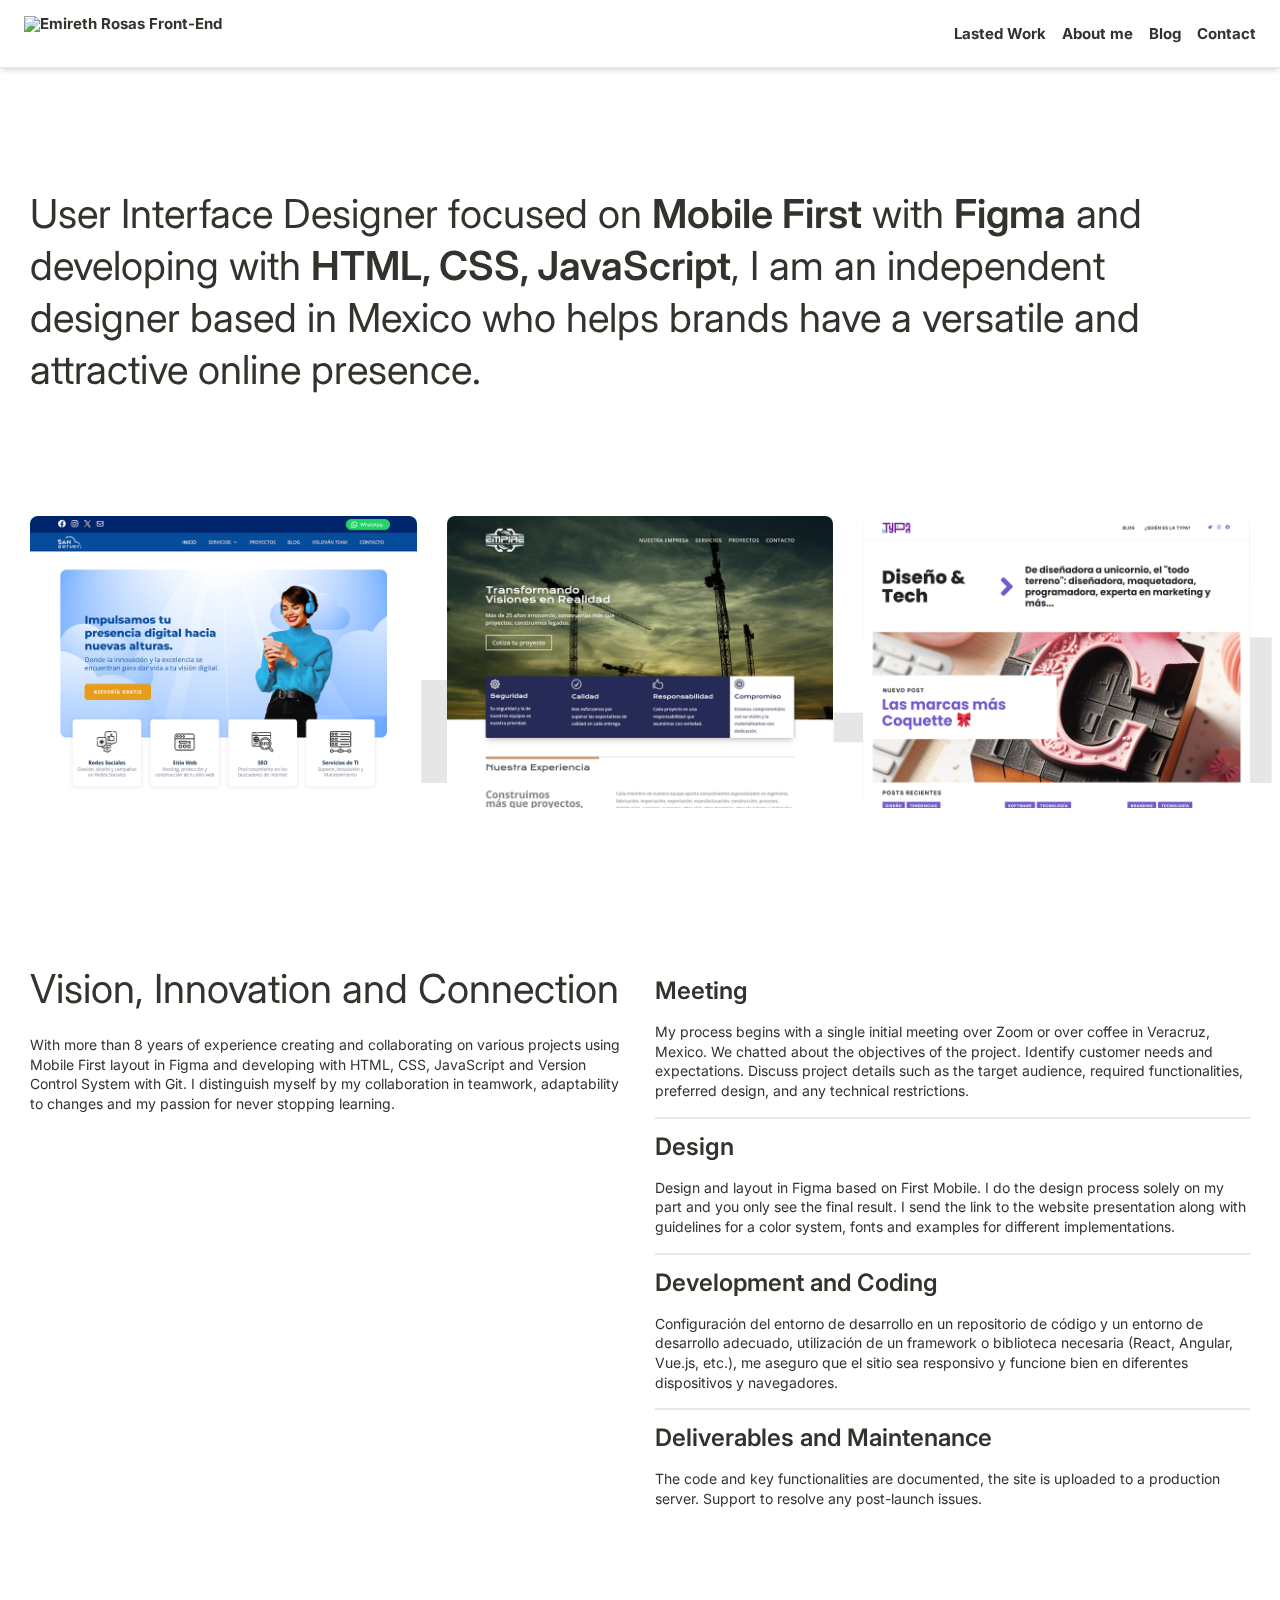
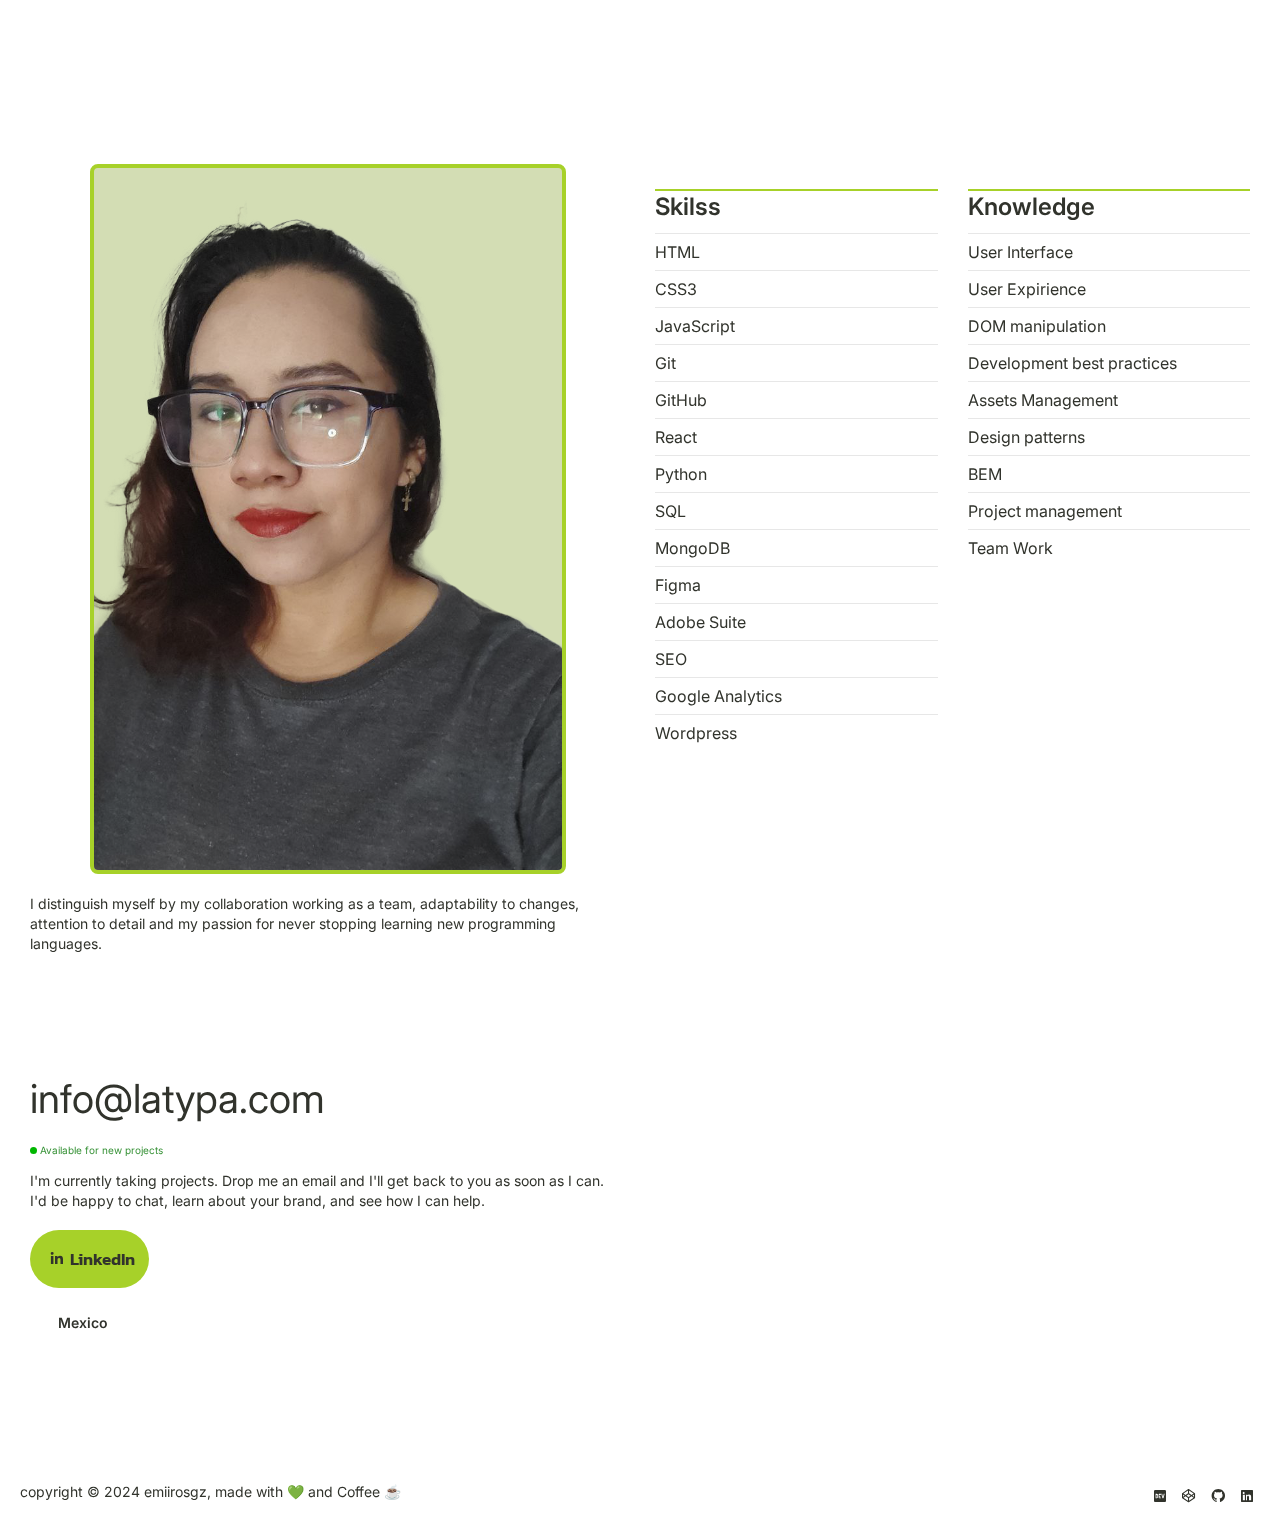
==== index.html @ b69066f8 "fixed typo list" ====
<!DOCTYPE html>
<html lang="es">

<head>
    <meta charset="UTF-8">
    <meta name="viewport" content="width=device-width, initial-scale=1.0">
    <title>Emireth Rosas Frontend</title>
    <link rel="stylesheet" href="./css/reset.css">
    <link rel="stylesheet" href="./css/style.css">
    <link rel="stylesheet" href="./css/tumbsimgs.css">
    <link href='https://unpkg.com/boxicons@2.1.4/css/boxicons.min.css' rel='stylesheet'>
</head>

<body>
    <nav class="navbar-rosas">
        <img class="rosas-logo"
            src="https://latypa.com/wp-content/uploads/sites/6/2024/01/Emireth-Rosas%E2%80%A8Front-End.png"
            alt="Emireth Rosas Front-End" />
        <div>
            <ul class="navbar-menu">
                <li class="navbar-item">
                    <a href="#lastedWork">Lasted Work</a></li>
                <li class="navbar-item">
                    <a href="#about">About me</a></li>
                <li class="navbar-item"><a href="https://latypa.com">Blog</a></li>
                <li class="navbar-item">
                    <a href="#contact">Contact</a></li>
            </ul>
        </div>
    </nav>
    <main>
        <h2 id="introText">User Interface Designer focused on <strong>Mobile First</strong> with <strong>Figma</strong>
            and developing with <strong>HTML, CSS, JavaScript</strong>, I am an independent designer based in Mexico who
            helps brands have a versatile and attractive online presence.</h2><span id="lastedWork"></span>
        <section class="lasted-Work">
            <div class="card-thumb" id="sanserver">
                <img src="./img/blank_img.png" alt="There is no image here">
                <div class="thumb-info">
                    <h3>San Server</h3>
                    <a href="https://sanserver.cloud/">sanserver.cloud</a>
                    <p>A digital marketing agency, that create solutions for pymes</p>
                </div>
            </div>
            <div class="card-thumb" id="empire">
                <img src="./img/blank_img.png" alt="There is no image here">
                <div class="thumb-info">
                    <h3>Empire CP</h3>
                    <a href="https://empire-cp.com.mx/">empire-cp.com.mx</a>
                    <p>Interdisciplinary company providing comprehensive solutions from engineering to manufacturing, distribution and maintenance.</p>
                </div>
            </div>
            <div class="card-thumb" id="latypa">
                <img src="./img/blank_img.png" alt="There is no image here">
                <div class="thumb-info">
                    <h3>La Typa</h3>
                    <a href="https://latypa.com/">latypa.com</a>
                    <p>Blog dedicated to typographic design, graphic design and why not? about web design and technology, by emiirosgz</p>
                </div>
            </div>
        </section>
        <section id="about">
            <div class="about">
                <div>
                    <h2>Vision, Innovation and Connection</h2>
                    <p>With more than 8 years of experience creating and collaborating on various projects using Mobile
                        First layout in Figma and developing with HTML, CSS, JavaScript and Version Control System with
                        Git. I distinguish myself by my collaboration in teamwork, adaptability to changes and my
                        passion for never stopping learning.</p>
                </div>
                <div class="about-process">
                    <h3>Meeting</h3>
                    <p>My process begins with a single initial meeting over Zoom or over coffee in Veracruz, Mexico. We chatted about the objectives of the project. Identify customer needs and expectations. Discuss project details such as the target audience, required functionalities, preferred design, and any technical restrictions.</p>
                        <hr/>
                    <h3>Design</h3>
                    <p>Design and layout in Figma based on First Mobile. I do the design process solely on my part and you only see the final result. I send the link to the website presentation along with guidelines for a color system, fonts and examples for different implementations.</p>
                        <hr/>
                    <h3>Development and Coding</h3>
                    <p>Configuración del entorno de desarrollo en un repositorio de código y un entorno de desarrollo adecuado, utilización de un framework o biblioteca necesaria (React, Angular, Vue.js, etc.), me aseguro que el sitio sea responsivo y funcione bien en diferentes dispositivos y navegadores.</p>
                        <hr/>
                    <h3>Deliverables and Maintenance</h3>
                    <p>The code and key functionalities are documented, the site is uploaded to a production server. Support to resolve any post-launch issues.</p>
                </div>
            </div>
        </section>
        <section class="skills">
            <div class="designerPhoto">
                <img id="emiPhoto" src="./img/emirethRosas.png" alt="Emireth Rosas's Photo">
                <p>I distinguish myself by my collaboration working as a team, adaptability to changes, attention to detail and my passion for never stopping learning new programming languages.</p>
            </div>
            <div class="skills-knowlege">
                <div>
                    <h3>Skilss</h3>
                    <ul>
                        <li class="sk-dev">HTML</li>
                        <li class="sk-dev">CSS3</li>
                        <li class="sk-dev">JavaScript</li>
                        <li class="sk-dev">Git</li>
                        <li class="sk-dev">GitHub</li>
                        <li class="sk-dev">React</li>
                        <li class="sk-dev">Python</li>
                        <li class="sk-dev">SQL</li>
                        <li class="sk-dev">MongoDB</li>
                        <li class="sk-dev">Figma</li>
                        <li class="sk-dev">Adobe Suite</li>
                        <li class="sk-dev">SEO</li>
                        <li class="sk-dev">Google Analytics</li>
                        <li class="sk-dev">Wordpress</li>
                    </ul>
                </div>
                <div>
                    <h3>Knowledge</h3>
                    <ul>
                        <li class="sk-dev">User Interface</li>
                        <li class="sk-dev">User Expirience</li>
                        <li class="sk-dev">DOM manipulation</li>
                        <li class="sk-dev">Development best practices</li>
                        <li class="sk-dev">Assets Management</li>
                        <li class="sk-dev">Design patterns</li>
                        <li class="sk-dev">BEM</li>
                        <li class="sk-dev">Project management</li>
                        <li class="sk-dev">Team Work</li>
                    </ul>
                </div>
            </div>
        </section>
        <section id="contact">
            <h2>info<span class="green-txt">@</span>latypa.com</h2>
            <div class="available">Available for new projects</div>
            <p>I'm currently taking projects. Drop me an email and I'll get back to you as soon as I can. <br />I'd be
                happy to chat, learn about your brand, and see how I can help.</p>
                <button><a href="https://www.linkedin.com/in/emireth-rosas/"><i class='bx bxl-linkedin'></i>LinkedIn</a></button>
            <p id="location">Mexico</p>

        </section>
    </main>
    <footer>
        <p>copyright © 2024 emiirosgz, made with 💚 and Coffee ☕</p>
        <div class="social-networks">
            <a href="https://dev.to/emiirosgz"><i class='bx bxl-dev-to'></i></a>
            <a href="https://codepen.io/EmirethRosas"><i class='bx bxl-codepen'></i></a>
            <a href="https://github.com/emiirosgz"><i class='bx bxl-github'></i></a>
            <a href="https://www.linkedin.com/in/emireth-rosas/"><i class='bx bxl-linkedin-square'></i></a>
        </div>
    </footer>
<!--     <script>
        document.querySelectorAll('a').forEach(link => {
            if (link.href.startsWith('https://')) {
                link.setAttribute('target', '_blank');
                link.setAttribute('rel', 'noopener noreferrer');
            }
        });
    </script> -->
</body>

</html>
---- css/style.css ----
/* my css */
@import url('https://fonts.googleapis.com/css2?family=Inter:wght@100..900&family=Kanit:wght@400;700&display=swap');

:root {
    --font-s: 62.5%;
    --font-H: "Kanit", sans-serif;
    --font-b: "Inter", sans-serif;
    --c-green: #A7D129;
    --c-black: #31332C;
    /* --c-black: #212121; */
}

*,
hmtml,
body {
    box-sizing: border-box;
}

html {
    font-size: var(--font-s);
    scroll-behavior: smooth;
}

body {
    font-family: var(--font-b);
    /* overflow:hidden; */
    font-size: 1.6rem;
    color: var(--c-black);
}

body:before {
    content: "Front-end";
    z-index: -1;
    position: fixed;
    bottom: 100px;
    right: 0;
    color: #e6e6e6;
    font-size: 7rem;
    font-weight: 900;
    line-height: 0;
    transition: all .4s ease-in-out;
}
a:link, a:visited {
    color: var(--c-black);
    cursor: pointer;
}
hr{
    border: 1px solid #e7e7e7;
}
section {
    height: 100%;
}

p {
    font-size: 1.4rem;
    line-height: 1.4;
}

strong {
    font-weight: 600;
}

h2 {
    font-size: 2.5rem;
    font-weight: 400;
    line-height: 130%;
    margin-bottom: 2.0rem;
}
h3{
    font-size: 2.4rem;
    font-weight: 600;
    line-height: 1.3;
    margin-top: 12px;
}
button{
    display: flex;
    flex-direction: row;
    justify-content: center;
    align-items: center;
    background-color: var(--c-green);
    color: var(--c-black);
    font-family: var(--font-H);
    font-weight: 600;
    font-size: 1.7rem;
    letter-spacing: 1.3;
    border: none;
    padding: 16px 14px;
    border-radius:50px;
    margin: 2.0rem 0;
    cursor: pointer;
}
button bx{
    font-size: 3.0rem;
}
/* navbar */
.navbar-rosas{
    position: sticky;
    top: 0;
    z-index: 1;
    background-color: #fff;
    border-bottom: 1px solid #e6e6e6;
    box-shadow: rgba(0, 0, 0, 0.1) 0px 4px 6px -1px, rgba(0, 0, 0, 0.06) 0px 2px 4px -1px;
}
.rosas-logo {
    max-height: 40px;
    padding-bottom: 10px;
}

nav.navbar-rosas {
    display: flex;
    flex-direction: row;
    flex-wrap: wrap;
    justify-content: space-around;
    padding: 16px 24px;
    font-size: 1.5rem;
    font-weight: bold;
}

.navbar-menu {
    display: flex;
    flex-direction: row;
    padding: 10px 0;
    border-top: 2px solid var(--c-green);
}

ul.navbar-menu li {
    margin-left: 16px;
}
.navbar-item a{
    -webkit-transition: all .25s ease-in;
    transition: all .25s ease-in;
}
.navbar-item:hover a{
    color: var(--c-green);
}

/* main */
main {
    width: 100%;
    height: 100%;
    min-height: 60vh;
    padding: 60px 30px;
}
#introText{
    margin-bottom: 0;
}
/* card thumbs */
section.lasted-Work {
    display: grid;
    grid-template-columns: repeat(1, minmax(0, 1fr));
    margin-bottom: 2.5rem;
    margin-top: 12.0rem;
}

.card-thumb {
    background-color: #00b700;
    position: relative;
    margin-bottom: 1rem;
    border-radius: 8px;
}

.card-thumb img {
    width: 100%;
    height: 100%;
    cursor: pointer;
}

.card-thumb .thumb-info {
    position: absolute;
    top: 0;
    left: 0;
    width: 100%;
    height: 100%;
    opacity: 0;
    border-radius: 8px;
    background: rgb(87, 111, 14);
    background: linear-gradient(0deg, rgba(87, 111, 14, 0.9025735294117647) 0%, rgba(0, 0, 0, 0.8045343137254902) 100%);
    -webkit-transition: all .4s ease-in-out;
    transition: all .4s ease-in-out;
}

.card-thumb:hover .thumb-info {
    opacity: 1;
}

.card-thumb h3,
.card-thumb p,
.card-thumb a {
    color: #fff;
    padding: 16px;
}
.card-thumb h3 {
    font-size: 2.4rem;
    margin-top: 0;
}

.card-thumb p,
.card-thumb a {
    font-size: 12px;
    line-height: 1.3;
}

.card-thumb h3 {
    float: left;
}

.card-thumb a {
    float: right;
    margin-top: 8px;
}

.card-thumb p {
    position: absolute;
    bottom: 0;
}

.card-thumb h3,
.card-thumb a {
    -webkit-transform: translatey(-100px);
    -ms-transform: translatey(-100px);
    transform: translatey(-100px);
    -webkit-transition: all .5s ease-in-out;
    transition: all .5s ease-in-out;
}
.card-thumb p {
    -webkit-transform: translatey(100px);
    -ms-transform: translatey(100px);
    transform: translatey(100px);
    -webkit-transition: all .5s ease-in-out;
    transition: all .5s ease-in-out;
}
.card-thumb:hover h3,
.card-thumb:hover a,
.card-thumb:hover p{
    -ms-transform: translatey(0);
    -webkit-transform: translatey(0);
    transform: translatey(0);
}
/* end thumb info */
/* about */
.about{
    display: flex;
    flex-direction: column;
}
.about div{
    margin-bottom: 2.0rem;    
}
.about-process p{
    margin: 16px 0;
}

/* end about */

.available {
    position: relative;
    font-size: 1.0rem;
    color: #379237;
    margin-left: 10px;
    margin-top: 1.6rem;
    margin-bottom: 1.6rem;
}
/* skilss & knowledge */
.skills{
    position: relative;
    display: flex;
    flex-direction: column;
    margin: 12.0rem 0;
}
.skills div{
    width: 100%;
}
.skills img#emiPhoto{
    display: block;
    width: 100%;
    height: auto;
    margin: 0 auto;
    background-color: #8da73d62;
    border: 4px solid var(--c-green);
    border-radius: 8px;
    margin-bottom: 2.0rem;
}
.skills-knowlege{
    display: flex;
    flex-direction:column;
    width: 100%;
}
.skills-knowlege  h3{
    border-top: 2px solid var(--c-green);
    margin-top: 2.5rem;
}
.skills-knowlege ul li.sk-dev{
    margin-top: 1rem;
    padding-top: 1rem;
    border-top: 1px solid #e7e7e7;
}
/* contact */
.available:before {
    content: "";
    display: absolute;
    width: 7px;
    height: 7px;
    border-radius: 100%;
    background: #00b700;
    position: absolute;
    left: -10px;
    top: 2px;
    animation-name: blink;
    animation-duration: 800ms;
    animation-iteration-count: infinite;
}

@keyframes blink {
    0% {
        opacity: 0.3;
    }

    50% {
        opacity: 1;
    }

    100% {
        opacity: 0.3;
    }
}
#location{
    font-weight: 600;
    margin-top: 1rem;
}
#location::before{
    display: inline-block;
    content: "";
    background-image:url("https://cdn-icons-png.flaticon.com/512/4675/4675117.png") ;
    background-size: 20px 20px;
    background-repeat: no-repeat;
    background-position: center center;
    width: 20px;
    height: 20px;
    margin-right: 8px;
}
/* footer */
footer {
    display: flex;
    flex-direction: column;
    justify-content: space-between;
    align-items: center;
    background-color: transparent;
    width: 100%;
    padding: 25px 20px;
    font-size: 1.2rem;
    background-color: #fff;
}

.social-networks {
    margin-top: 10px;
}

i.bx {
    font-size: 1.6rem;
    margin: 0 5px;
}

@media only screen and (width > 426px) {
    body:before {
        content: "Front-end";
        font-size: 9rem;
        bottom: 130px;
    }
    h2 {
        font-size: 4.0rem;
    }

    section.lasted-Work {
        grid-template-columns: repeat(2, minmax(0, 2fr));
        gap: 20px;
    }

    nav.navbar-rosas {
        justify-content: space-between;
        flex-wrap: no-wrap;
    }

    .navbar-menu {
        border-top: none;
    }

    main {
        min-height: 70vh;
    }
    .skills{
        flex-direction: row;
        gap: 30px;
    }

    footer {
        flex-direction: row;
    }
}

@media only screen and (width > 769px) {
    body:before {
        content: "Front-end";
        font-size: 10rem;
        bottom: 190px;        
    }
    main{
        padding: 120px 30px;
    }
    section.lasted-Work {
        grid-template-columns: repeat(3, minmax(0, 3fr));
        gap: 30px;
    }

    body:before {
        font-size: 20rem;
    }
    .about{
        flex-direction: row;
        gap: 30px;
    }
    .about div{
        width: 50%;
        margin: 12.0rem 0;
    }
    .skills img#emiPhoto{
        width: auto;
        max-width: 80% ;
        min-width: auto;
        max-height: 100vh;
    }
    .skills-knowlege{
        display: flex;
        flex-direction: row;
        gap: 30px;
    }

}
---- css/tumbsimgs.css ----
div.card-thumb{
    background-size: contain;
    background-repeat: no-repeat;
    background-position: center center;
    background-size: 100% 100%;
    transition: 1s ease all;
}
div.card-thumb#sanserver{
    background-image: url(../img/sanservercloud.png);
}
div.card-thumb#empire{
    background-image: url(../img/empirecp.png);
}
div.card-thumb#dudosa{
    background-image: url(../img/ladudosa.png);
}
div.card-thumb#latypa{
    background-image: url(../img/latypa.png);
}

.card-thumb:hover {
    background-size: 110% 110%;
}
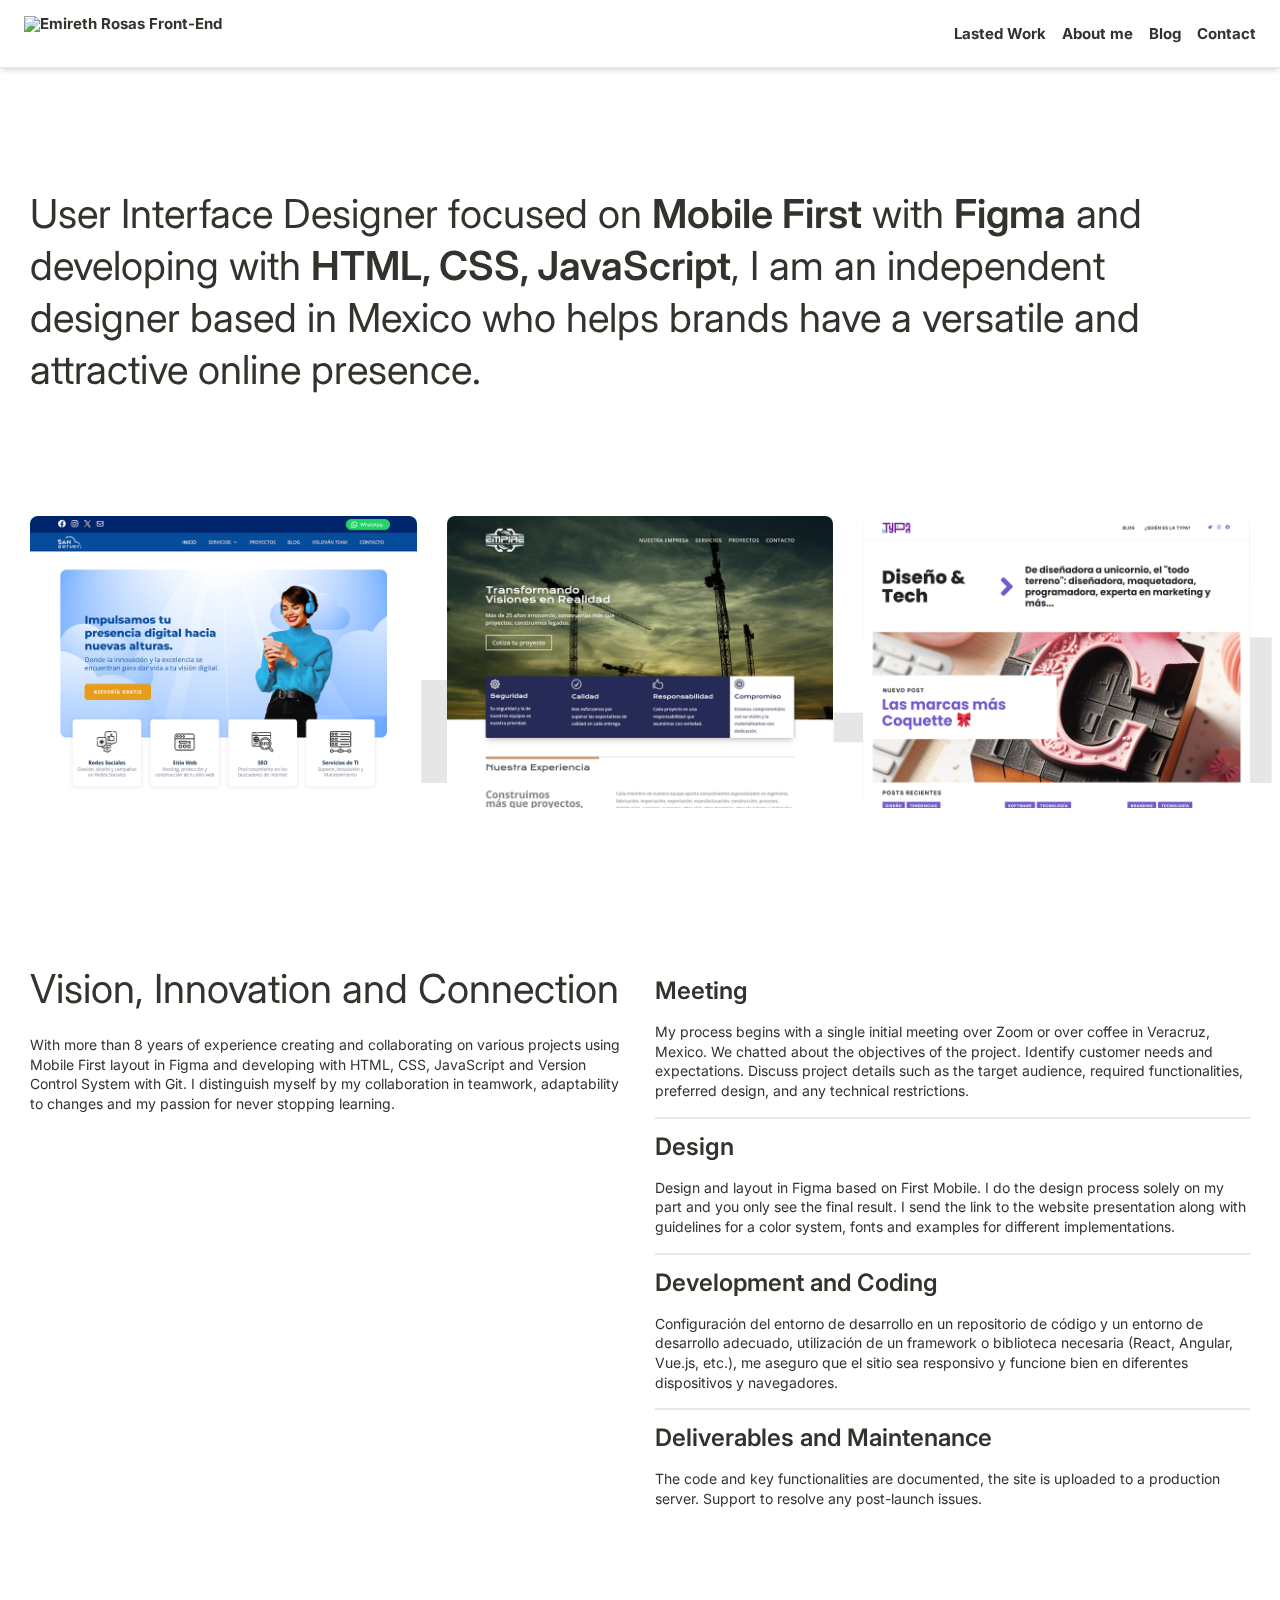
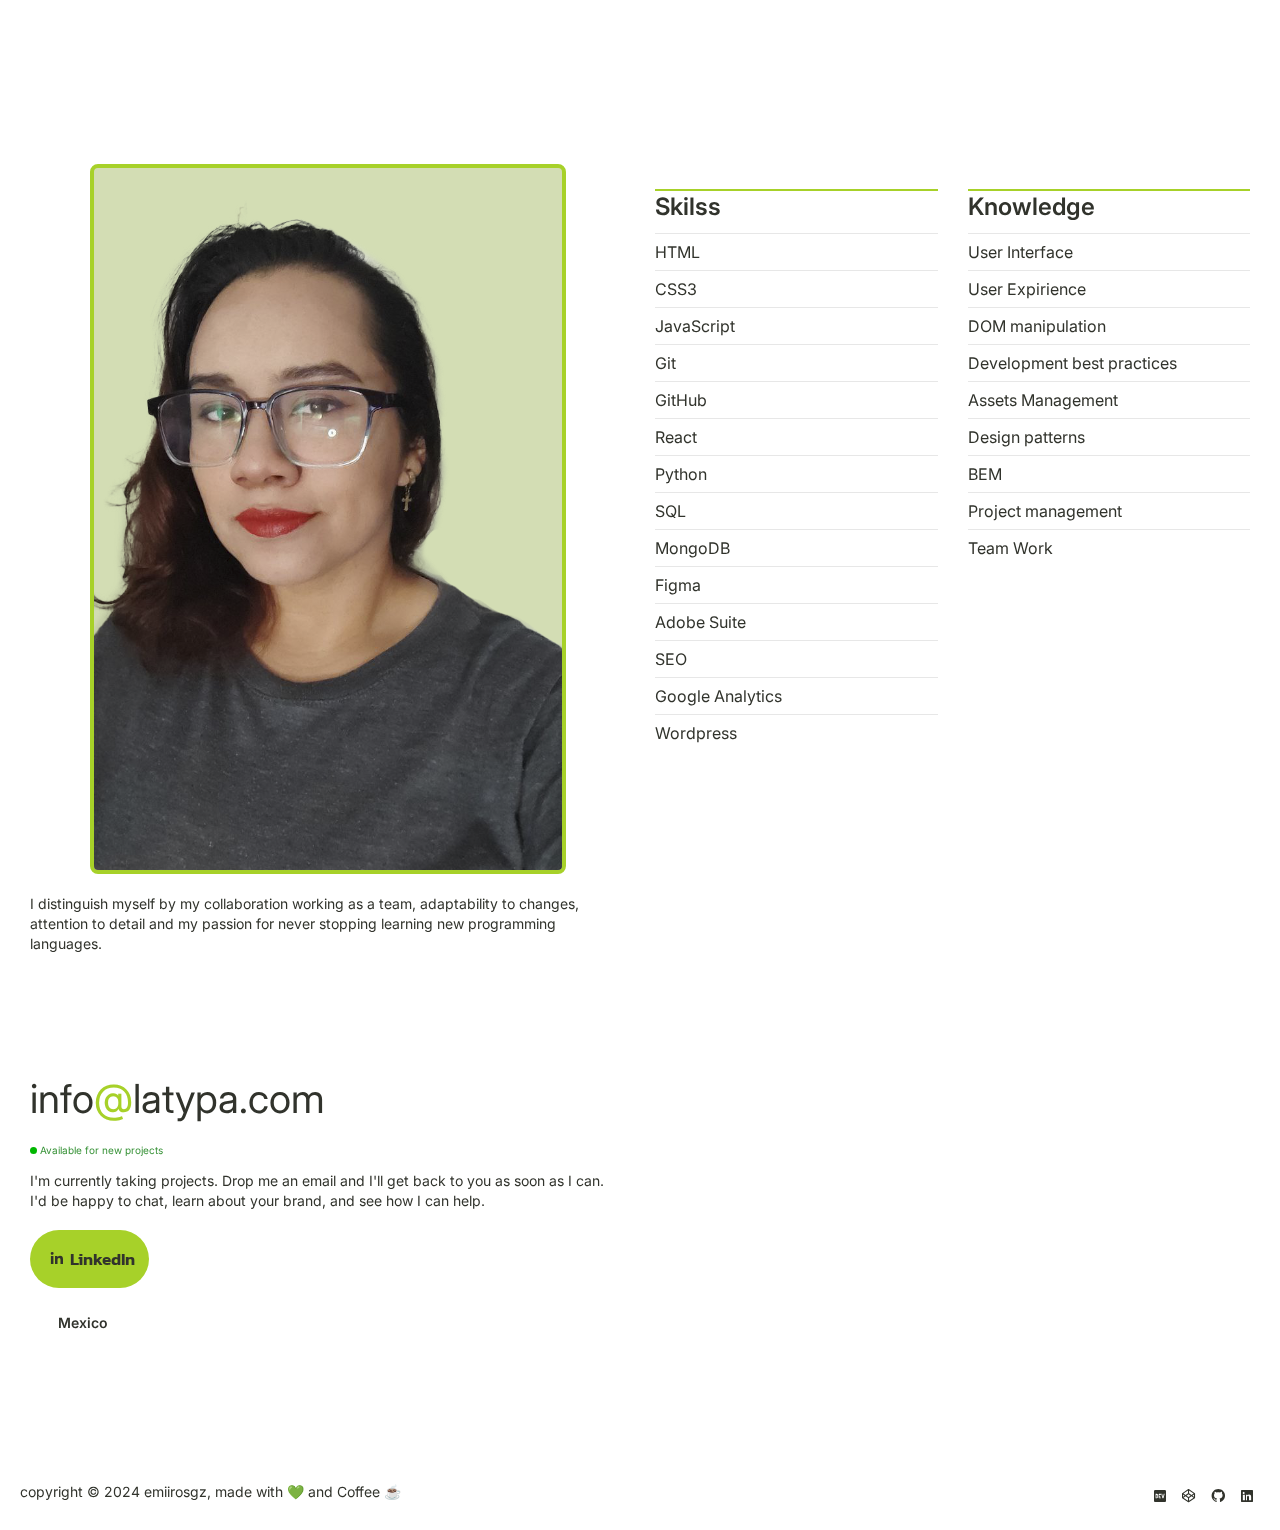
==== commit 6ee9520b: "add target blank" ====
--- a/index.html
+++ b/index.html
@@ -22,7 +22,7 @@
                     <a href="#lastedWork">Lasted Work</a></li>
                 <li class="navbar-item">
                     <a href="#about">About me</a></li>
-                <li class="navbar-item"><a href="https://latypa.com">Blog</a></li>
+                <li class="navbar-item"><a href="https://latypa.com" target="_blank" rel="nofollow noopener">Blog</a></li>
                 <li class="navbar-item">
                     <a href="#contact">Contact</a></li>
             </ul>
@@ -37,7 +37,7 @@
                 <img src="./img/blank_img.png" alt="There is no image here">
                 <div class="thumb-info">
                     <h3>San Server</h3>
-                    <a href="https://sanserver.cloud/">sanserver.cloud</a>
+                    <a href="https://sanserver.cloud/" target="_blank" rel="nofollow noopener">sanserver.cloud</a>
                     <p>A digital marketing agency, that create solutions for pymes</p>
                 </div>
             </div>
@@ -45,7 +45,7 @@
                 <img src="./img/blank_img.png" alt="There is no image here">
                 <div class="thumb-info">
                     <h3>Empire CP</h3>
-                    <a href="https://empire-cp.com.mx/">empire-cp.com.mx</a>
+                    <a href="https://empire-cp.com.mx/" target="_blank" rel="nofollow noopener">empire-cp.com.mx</a>
                     <p>Interdisciplinary company providing comprehensive solutions from engineering to manufacturing, distribution and maintenance.</p>
                 </div>
             </div>
@@ -53,7 +53,7 @@
                 <img src="./img/blank_img.png" alt="There is no image here">
                 <div class="thumb-info">
                     <h3>La Typa</h3>
-                    <a href="https://latypa.com/">latypa.com</a>
+                    <a href="https://latypa.com/" target="_blank" rel="nofollow noopener">latypa.com</a>
                     <p>Blog dedicated to typographic design, graphic design and why not? about web design and technology, by emiirosgz</p>
                 </div>
             </div>
@@ -128,7 +128,7 @@
             <div class="available">Available for new projects</div>
             <p>I'm currently taking projects. Drop me an email and I'll get back to you as soon as I can. <br />I'd be
                 happy to chat, learn about your brand, and see how I can help.</p>
-                <button><a href="https://www.linkedin.com/in/emireth-rosas/"><i class='bx bxl-linkedin'></i>LinkedIn</a></button>
+                <button><a href="https://www.linkedin.com/in/emireth-rosas/" target="_blank" rel="nofollow noopener"><i class='bx bxl-linkedin'></i>LinkedIn</a></button>
             <p id="location">Mexico</p>
 
         </section>
@@ -136,10 +136,10 @@
     <footer>
         <p>copyright © 2024 emiirosgz, made with 💚 and Coffee ☕</p>
         <div class="social-networks">
-            <a href="https://dev.to/emiirosgz"><i class='bx bxl-dev-to'></i></a>
-            <a href="https://codepen.io/EmirethRosas"><i class='bx bxl-codepen'></i></a>
-            <a href="https://github.com/emiirosgz"><i class='bx bxl-github'></i></a>
-            <a href="https://www.linkedin.com/in/emireth-rosas/"><i class='bx bxl-linkedin-square'></i></a>
+            <a href="https://dev.to/emiirosgz" target="_blank" rel="nofollow noopener"><i class='bx bxl-dev-to'></i></a>
+            <a href="https://codepen.io/EmirethRosas" target="_blank" rel="nofollow noopener"><i class='bx bxl-codepen'></i></a>
+            <a href="https://github.com/emiirosgz" target="_blank" rel="nofollow noopener"><i class='bx bxl-github'></i></a>
+            <a href="https://www.linkedin.com/in/emireth-rosas/" target="_blank" rel="nofollow noopener"><i class='bx bxl-linkedin-square'></i></a>
         </div>
     </footer>
 <!--     <script>
--- a/css/style.css
+++ b/css/style.css
@@ -294,6 +294,9 @@
     border-top: 1px solid #e7e7e7;
 }
 /* contact */
+.green-txt{
+    color:var(--c-green);
+}
 .available:before {
     content: "";
     display: absolute;
@@ -433,4 +436,4 @@
         gap: 30px;
     }
 
-}+}
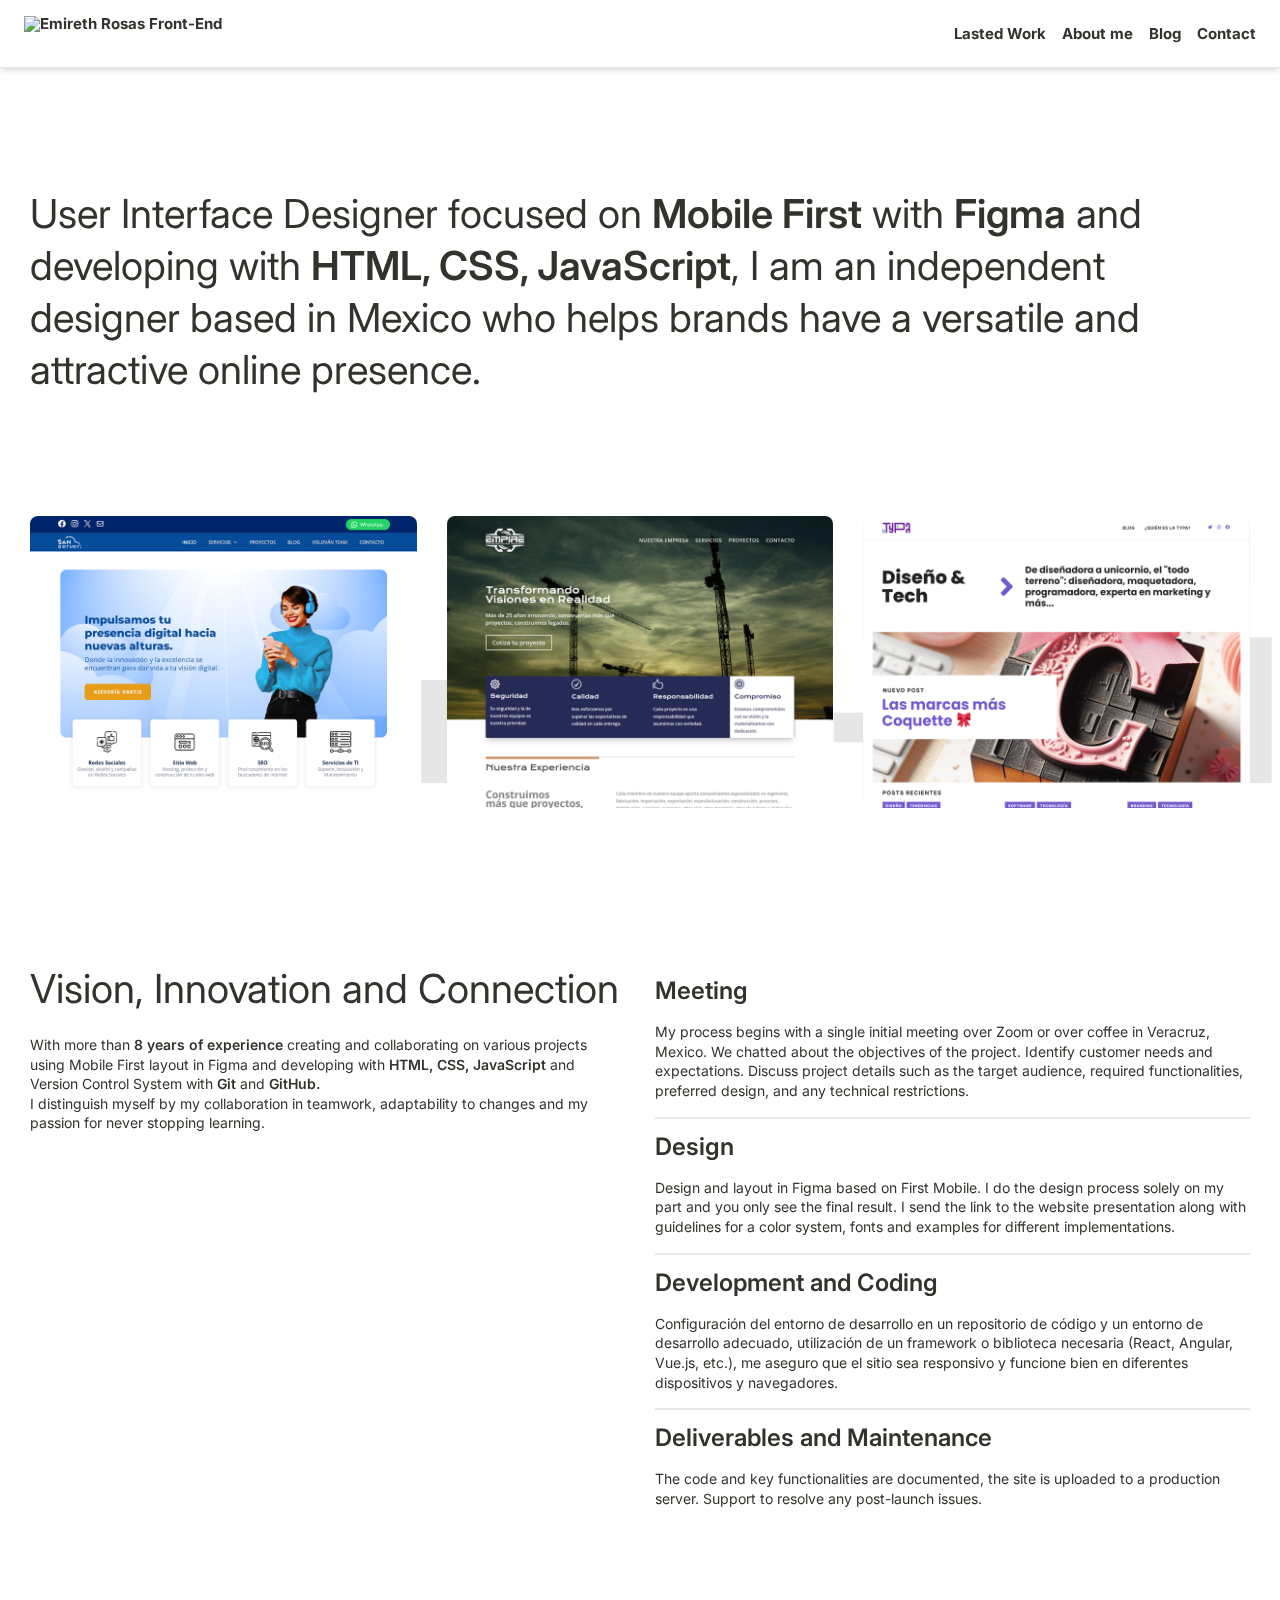
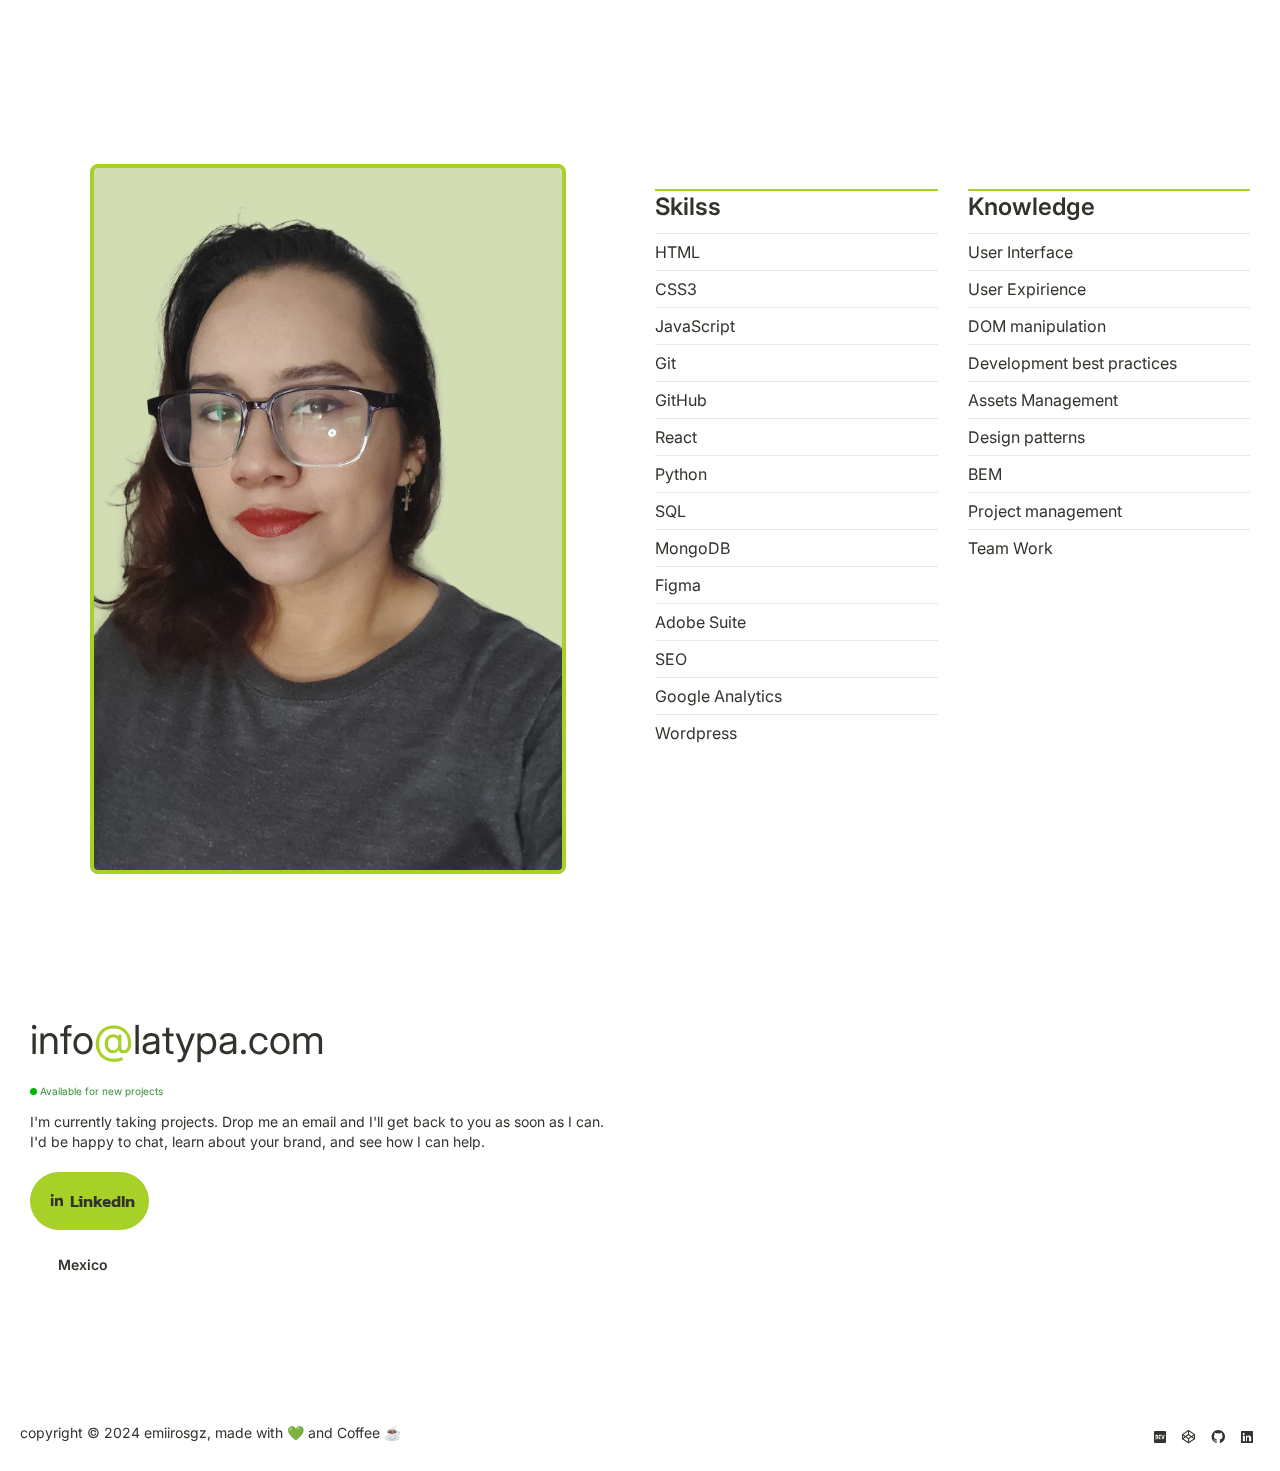
==== commit c4d3a79b: "add top id, and something more" ====
--- a/index.html
+++ b/index.html
@@ -9,26 +9,41 @@
     <link rel="stylesheet" href="./css/style.css">
     <link rel="stylesheet" href="./css/tumbsimgs.css">
     <link href='https://unpkg.com/boxicons@2.1.4/css/boxicons.min.css' rel='stylesheet'>
+    <!-- Google tag (gtag.js) -->
+    <script async src="https://www.googletagmanager.com/gtag/js?id=G-SHS6TJCW5G"></script>
+    <script>
+        window.dataLayer = window.dataLayer || [];
+        function gtag() { dataLayer.push(arguments); }
+        gtag('js', new Date());
+
+        gtag('config', 'G-SHS6TJCW5G');
+    </script>
+
 </head>
 
 <body>
     <nav class="navbar-rosas">
+        <a href="#webtop">
         <img class="rosas-logo"
             src="https://latypa.com/wp-content/uploads/sites/6/2024/01/Emireth-Rosas%E2%80%A8Front-End.png"
-            alt="Emireth Rosas Front-End" />
+            alt="Emireth Rosas Front-End" /></a>
         <div>
             <ul class="navbar-menu">
                 <li class="navbar-item">
-                    <a href="#lastedWork">Lasted Work</a></li>
+                    <a href="#lastedWork">Lasted Work</a>
+                </li>
                 <li class="navbar-item">
-                    <a href="#about">About me</a></li>
-                <li class="navbar-item"><a href="https://latypa.com" target="_blank" rel="nofollow noopener">Blog</a></li>
+                    <a href="#about">About me</a>
+                </li>
+                <li class="navbar-item"><a href="https://latypa.com" target="_blank" rel="nofollow noopener">Blog</a>
+                </li>
                 <li class="navbar-item">
-                    <a href="#contact">Contact</a></li>
+                    <a href="#contact">Contact</a>
+                </li>
             </ul>
         </div>
     </nav>
-    <main>
+    <main id="webtop">
         <h2 id="introText">User Interface Designer focused on <strong>Mobile First</strong> with <strong>Figma</strong>
             and developing with <strong>HTML, CSS, JavaScript</strong>, I am an independent designer based in Mexico who
             helps brands have a versatile and attractive online presence.</h2><span id="lastedWork"></span>
@@ -46,7 +61,8 @@
                 <div class="thumb-info">
                     <h3>Empire CP</h3>
                     <a href="https://empire-cp.com.mx/" target="_blank" rel="nofollow noopener">empire-cp.com.mx</a>
-                    <p>Interdisciplinary company providing comprehensive solutions from engineering to manufacturing, distribution and maintenance.</p>
+                    <p>Interdisciplinary company providing comprehensive solutions from engineering to manufacturing,
+                        distribution and maintenance.</p>
                 </div>
             </div>
             <div class="card-thumb" id="latypa">
@@ -54,7 +70,8 @@
                 <div class="thumb-info">
                     <h3>La Typa</h3>
                     <a href="https://latypa.com/" target="_blank" rel="nofollow noopener">latypa.com</a>
-                    <p>Blog dedicated to typographic design, graphic design and why not? about web design and technology, by emiirosgz</p>
+                    <p>Blog dedicated to typographic design, graphic design and why not? about web design and
+                        technology, by emiirosgz</p>
                 </div>
             </div>
         </section>
@@ -62,30 +79,40 @@
             <div class="about">
                 <div>
                     <h2>Vision, Innovation and Connection</h2>
-                    <p>With more than 8 years of experience creating and collaborating on various projects using Mobile
-                        First layout in Figma and developing with HTML, CSS, JavaScript and Version Control System with
-                        Git. I distinguish myself by my collaboration in teamwork, adaptability to changes and my
+                    <p>With more than <strong>8 years of experience</strong> creating and collaborating on various projects using Mobile
+                        First layout in Figma and developing with <strong>HTML, CSS, JavaScript</strong> and Version Control System with
+                        <strong>Git</strong> and <strong>GitHub.</strong></p>
+
+                    <p>I distinguish myself by my collaboration in teamwork, adaptability to changes and my
                         passion for never stopping learning.</p>
                 </div>
                 <div class="about-process">
                     <h3>Meeting</h3>
-                    <p>My process begins with a single initial meeting over Zoom or over coffee in Veracruz, Mexico. We chatted about the objectives of the project. Identify customer needs and expectations. Discuss project details such as the target audience, required functionalities, preferred design, and any technical restrictions.</p>
-                        <hr/>
+                    <p>My process begins with a single initial meeting over Zoom or over coffee in Veracruz, Mexico. We
+                        chatted about the objectives of the project. Identify customer needs and expectations. Discuss
+                        project details such as the target audience, required functionalities, preferred design, and any
+                        technical restrictions.</p>
+                    <hr />
                     <h3>Design</h3>
-                    <p>Design and layout in Figma based on First Mobile. I do the design process solely on my part and you only see the final result. I send the link to the website presentation along with guidelines for a color system, fonts and examples for different implementations.</p>
-                        <hr/>
+                    <p>Design and layout in Figma based on First Mobile. I do the design process solely on my part and
+                        you only see the final result. I send the link to the website presentation along with guidelines
+                        for a color system, fonts and examples for different implementations.</p>
+                    <hr />
                     <h3>Development and Coding</h3>
-                    <p>Configuración del entorno de desarrollo en un repositorio de código y un entorno de desarrollo adecuado, utilización de un framework o biblioteca necesaria (React, Angular, Vue.js, etc.), me aseguro que el sitio sea responsivo y funcione bien en diferentes dispositivos y navegadores.</p>
-                        <hr/>
+                    <p>Configuración del entorno de desarrollo en un repositorio de código y un entorno de desarrollo
+                        adecuado, utilización de un framework o biblioteca necesaria (React, Angular, Vue.js, etc.), me
+                        aseguro que el sitio sea responsivo y funcione bien en diferentes dispositivos y navegadores.
+                    </p>
+                    <hr />
                     <h3>Deliverables and Maintenance</h3>
-                    <p>The code and key functionalities are documented, the site is uploaded to a production server. Support to resolve any post-launch issues.</p>
+                    <p>The code and key functionalities are documented, the site is uploaded to a production server.
+                        Support to resolve any post-launch issues.</p>
                 </div>
             </div>
         </section>
         <section class="skills">
             <div class="designerPhoto">
                 <img id="emiPhoto" src="./img/emirethRosas.png" alt="Emireth Rosas's Photo">
-                <p>I distinguish myself by my collaboration working as a team, adaptability to changes, attention to detail and my passion for never stopping learning new programming languages.</p>
             </div>
             <div class="skills-knowlege">
                 <div>
@@ -128,7 +155,8 @@
             <div class="available">Available for new projects</div>
             <p>I'm currently taking projects. Drop me an email and I'll get back to you as soon as I can. <br />I'd be
                 happy to chat, learn about your brand, and see how I can help.</p>
-                <button><a href="https://www.linkedin.com/in/emireth-rosas/" target="_blank" rel="nofollow noopener"><i class='bx bxl-linkedin'></i>LinkedIn</a></button>
+            <button><a href="https://www.linkedin.com/in/emireth-rosas/" target="_blank" rel="nofollow noopener"><i
+                        class='bx bxl-linkedin'></i>LinkedIn</a></button>
             <p id="location">Mexico</p>
 
         </section>
@@ -137,19 +165,16 @@
         <p>copyright © 2024 emiirosgz, made with 💚 and Coffee ☕</p>
         <div class="social-networks">
             <a href="https://dev.to/emiirosgz" target="_blank" rel="nofollow noopener"><i class='bx bxl-dev-to'></i></a>
-            <a href="https://codepen.io/EmirethRosas" target="_blank" rel="nofollow noopener"><i class='bx bxl-codepen'></i></a>
-            <a href="https://github.com/emiirosgz" target="_blank" rel="nofollow noopener"><i class='bx bxl-github'></i></a>
-            <a href="https://www.linkedin.com/in/emireth-rosas/" target="_blank" rel="nofollow noopener"><i class='bx bxl-linkedin-square'></i></a>
+            <a href="https://codepen.io/EmirethRosas" target="_blank" rel="nofollow noopener"><i
+                    class='bx bxl-codepen'></i></a>
+            <a href="https://github.com/emiirosgz" target="_blank" rel="nofollow noopener"><i
+                    class='bx bxl-github'></i></a>
+            <a href="https://www.linkedin.com/in/emireth-rosas/" target="_blank" rel="nofollow noopener"><i
+                    class='bx bxl-linkedin-square'></i></a>
         </div>
     </footer>
-<!--     <script>
-        document.querySelectorAll('a').forEach(link => {
-            if (link.href.startsWith('https://')) {
-                link.setAttribute('target', '_blank');
-                link.setAttribute('rel', 'noopener noreferrer');
-            }
-        });
-    </script> -->
+<!-- ES ~ si has llegado hasta aquí, te quiero decir que te quiero mucho y te anime a colaborar conmigo -->
+<!-- EN ~ If you have come this far, I want to tell you that I love you very much and encourage you to collaborate with me -->
 </body>
 
 </html>
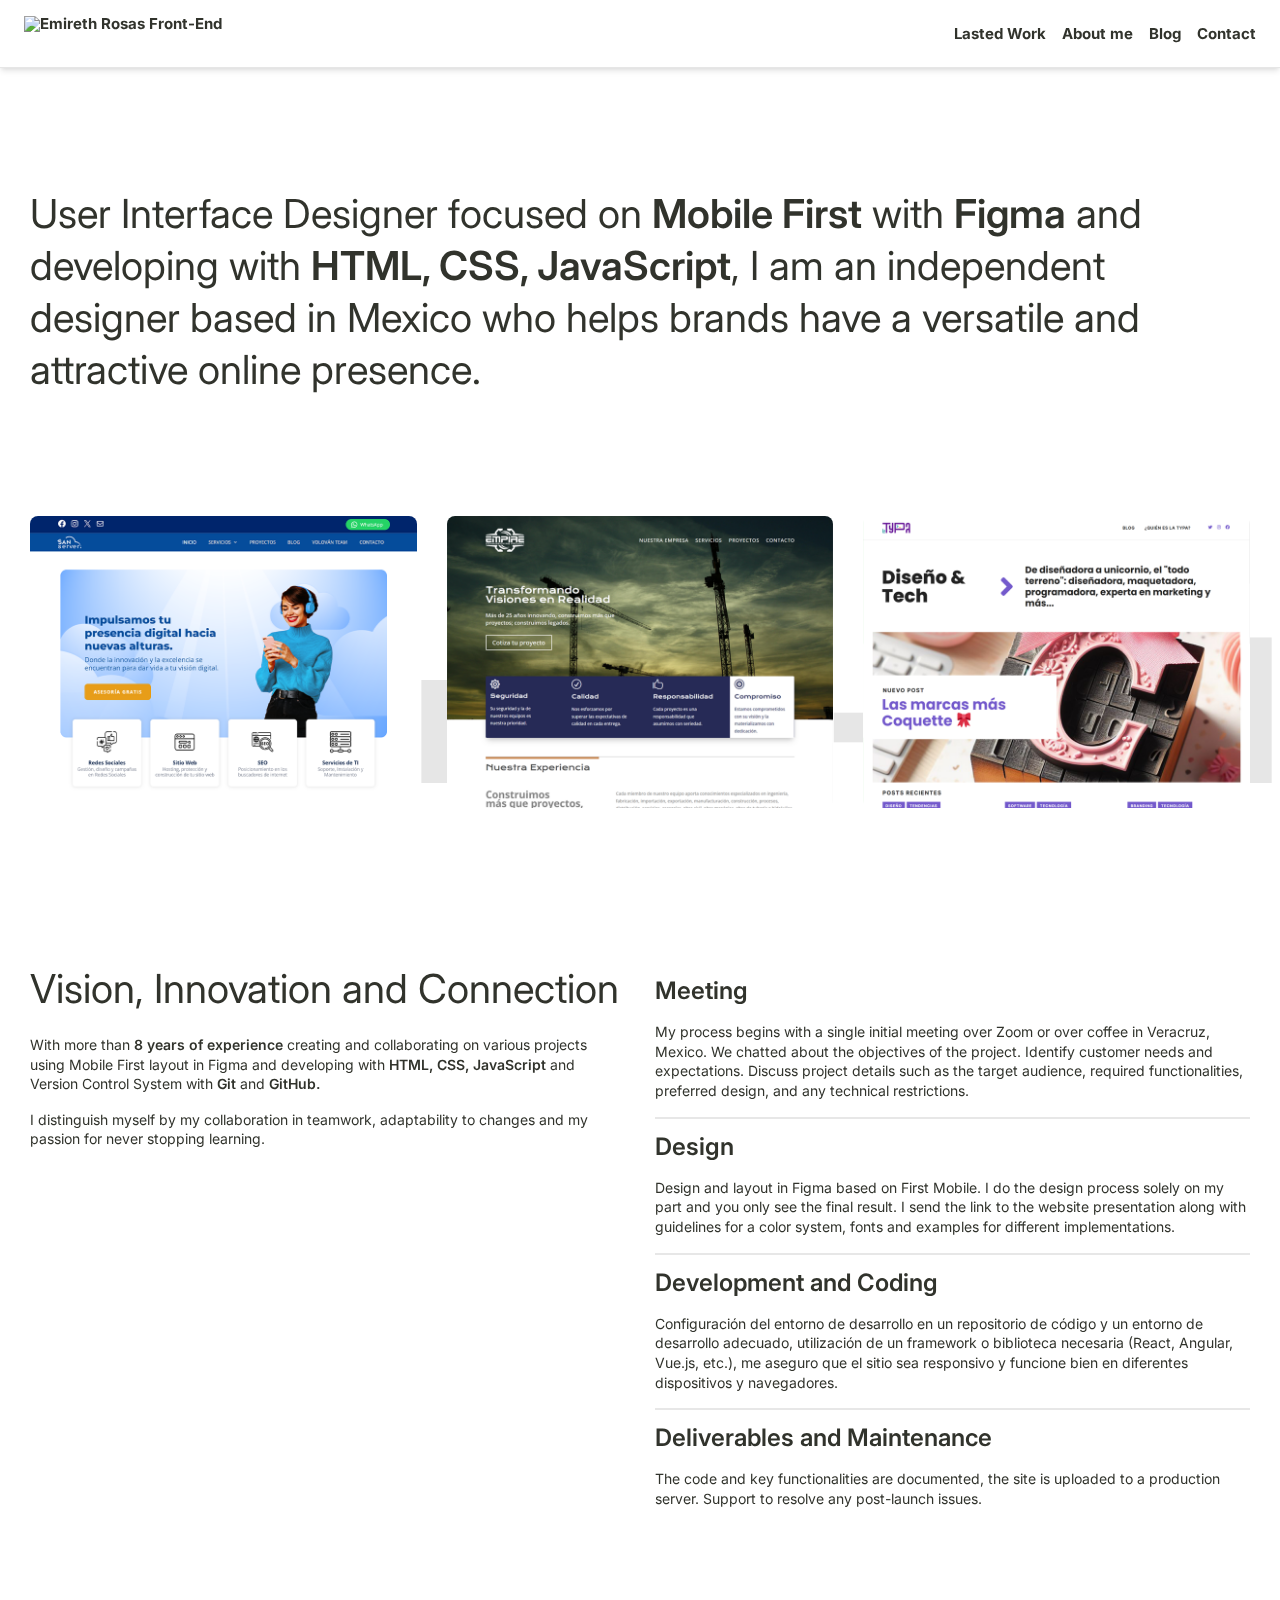
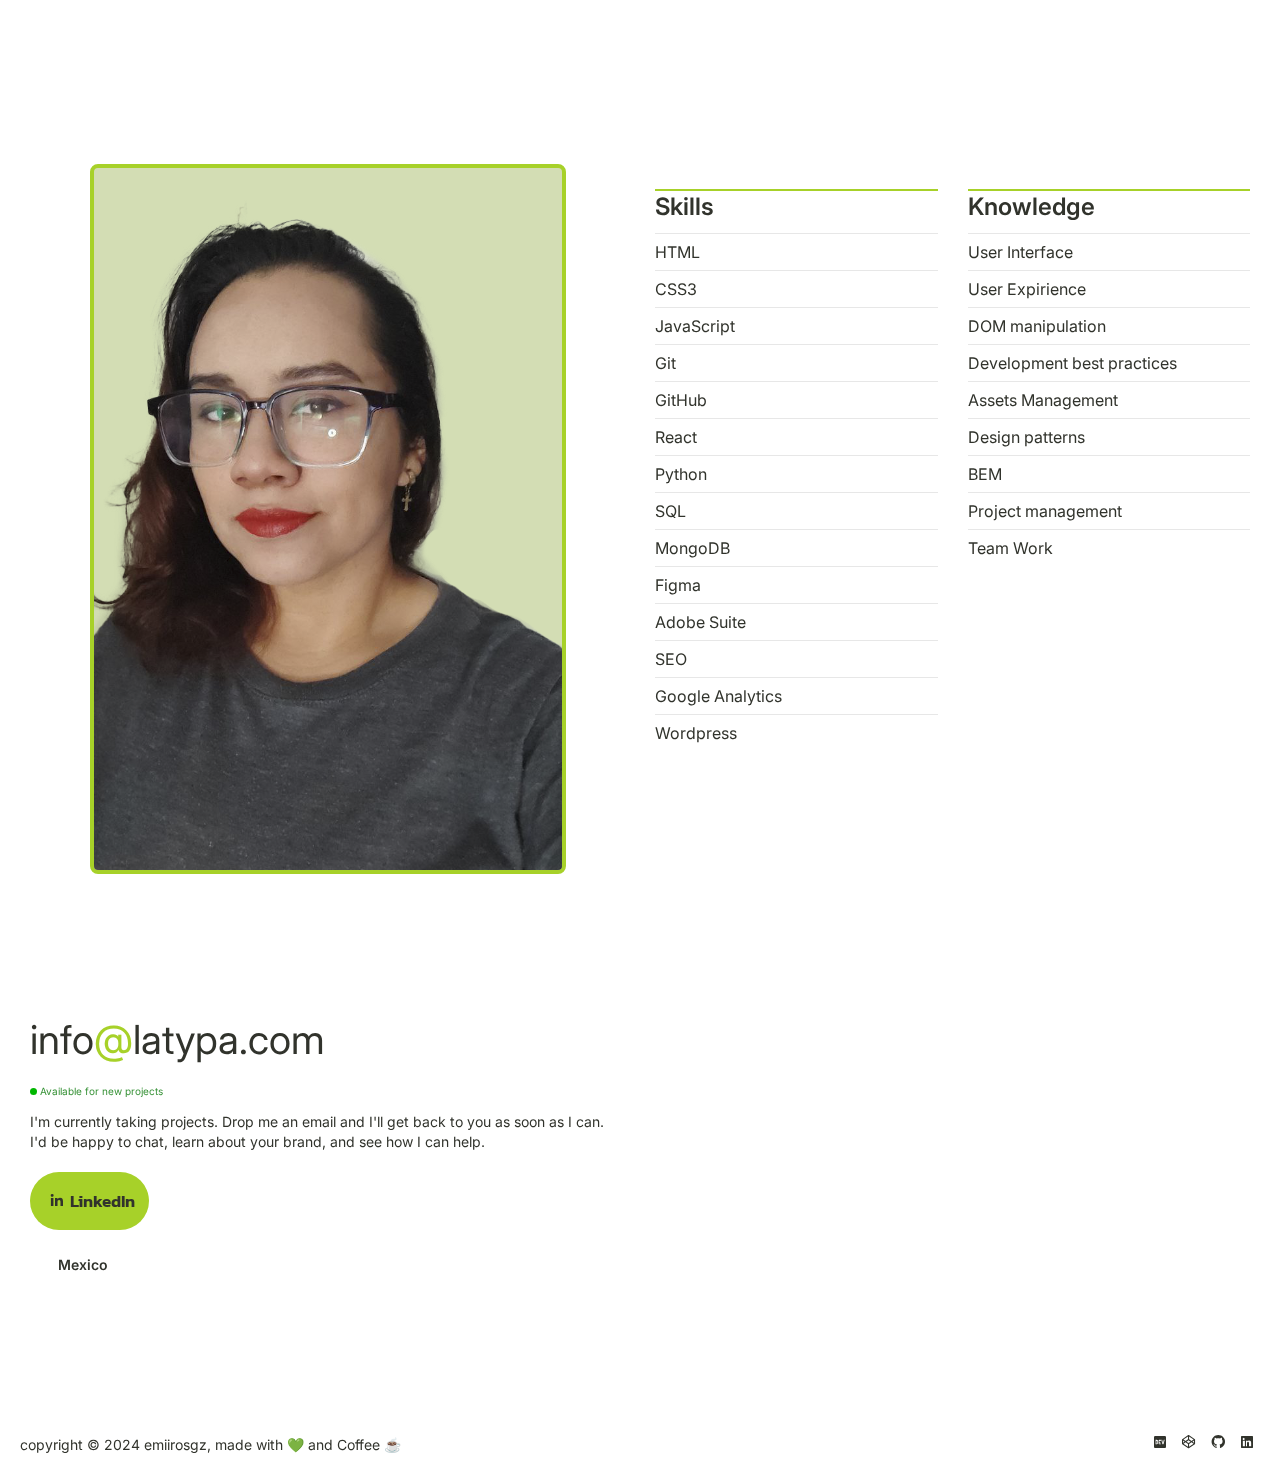
==== commit 650f9df2: "fixed typo :)" ====
--- a/index.html
+++ b/index.html
@@ -116,7 +116,7 @@
             </div>
             <div class="skills-knowlege">
                 <div>
-                    <h3>Skilss</h3>
+                    <h3>Skills</h3>
                     <ul>
                         <li class="sk-dev">HTML</li>
                         <li class="sk-dev">CSS3</li>
--- a/css/style.css
+++ b/css/style.css
@@ -54,6 +54,7 @@
 p {
     font-size: 1.4rem;
     line-height: 1.4;
+    margin-top: 1.6rem;
 }
 
 strong {
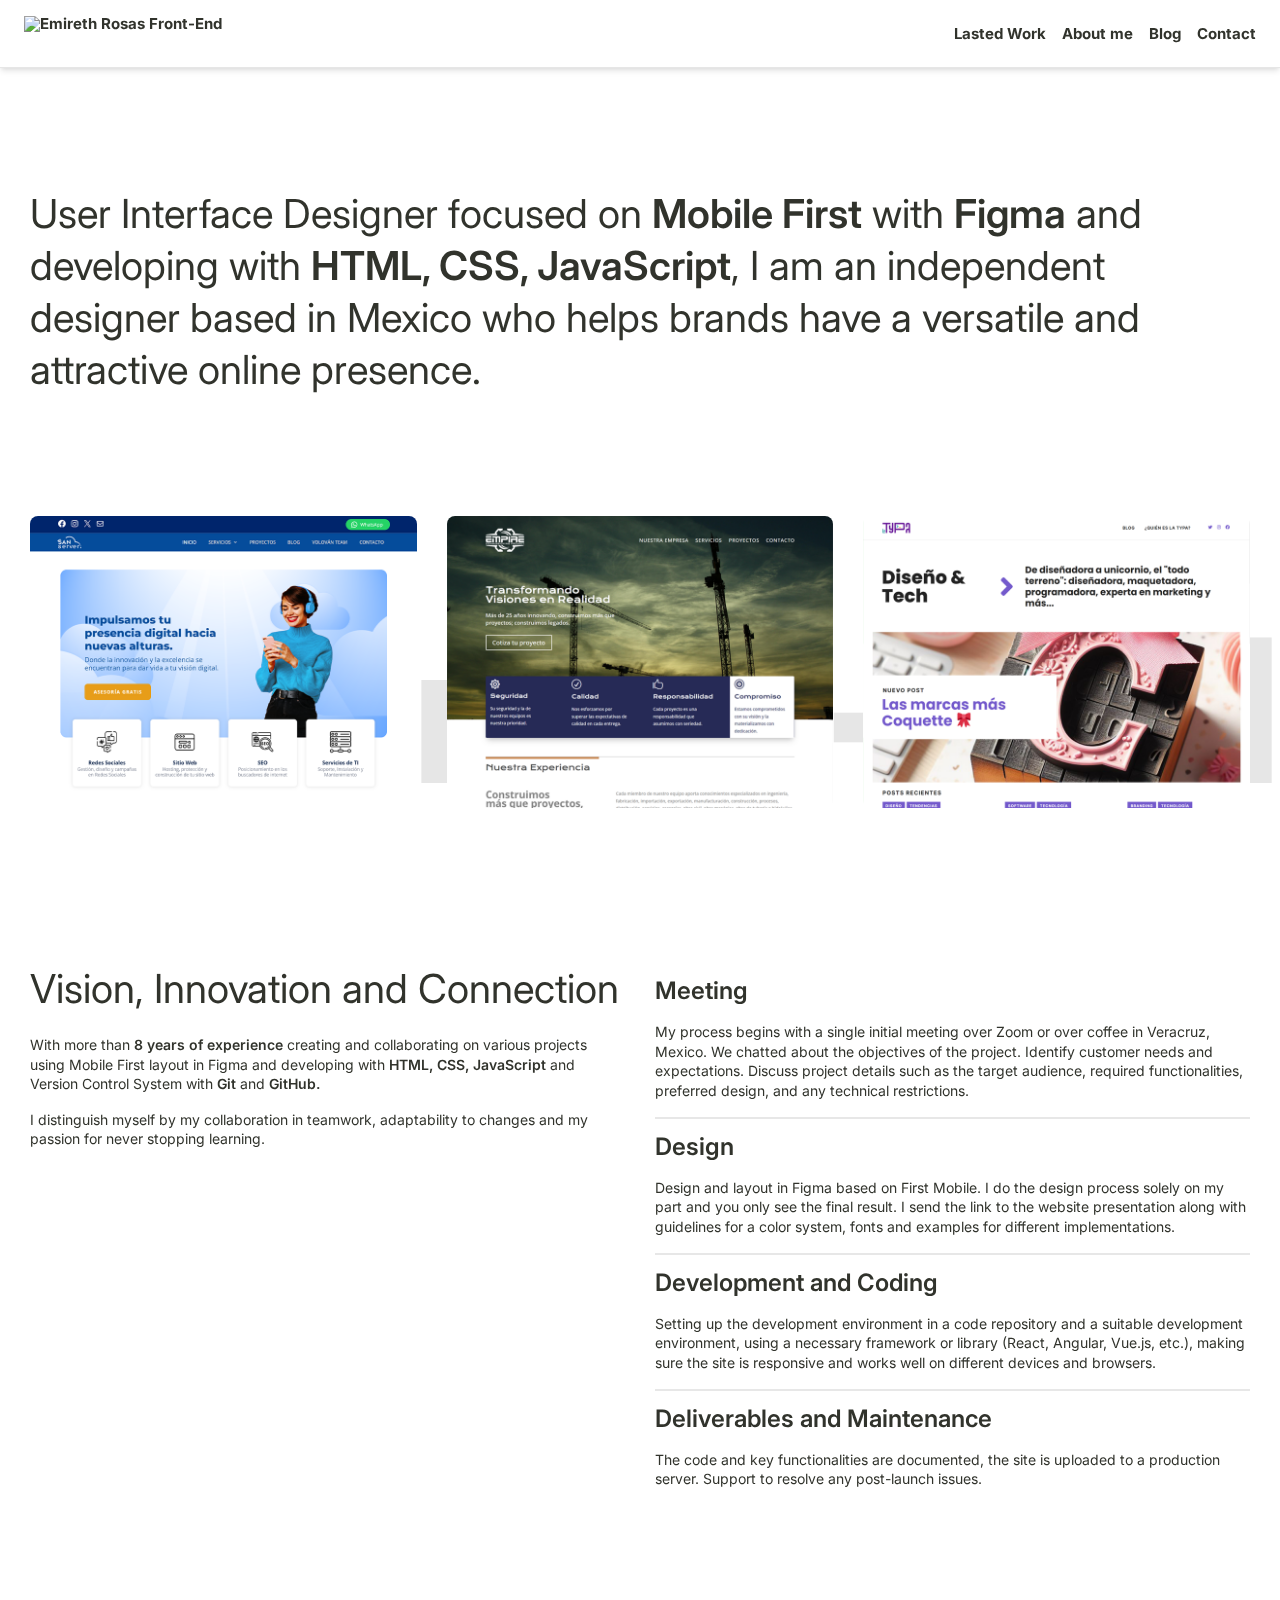
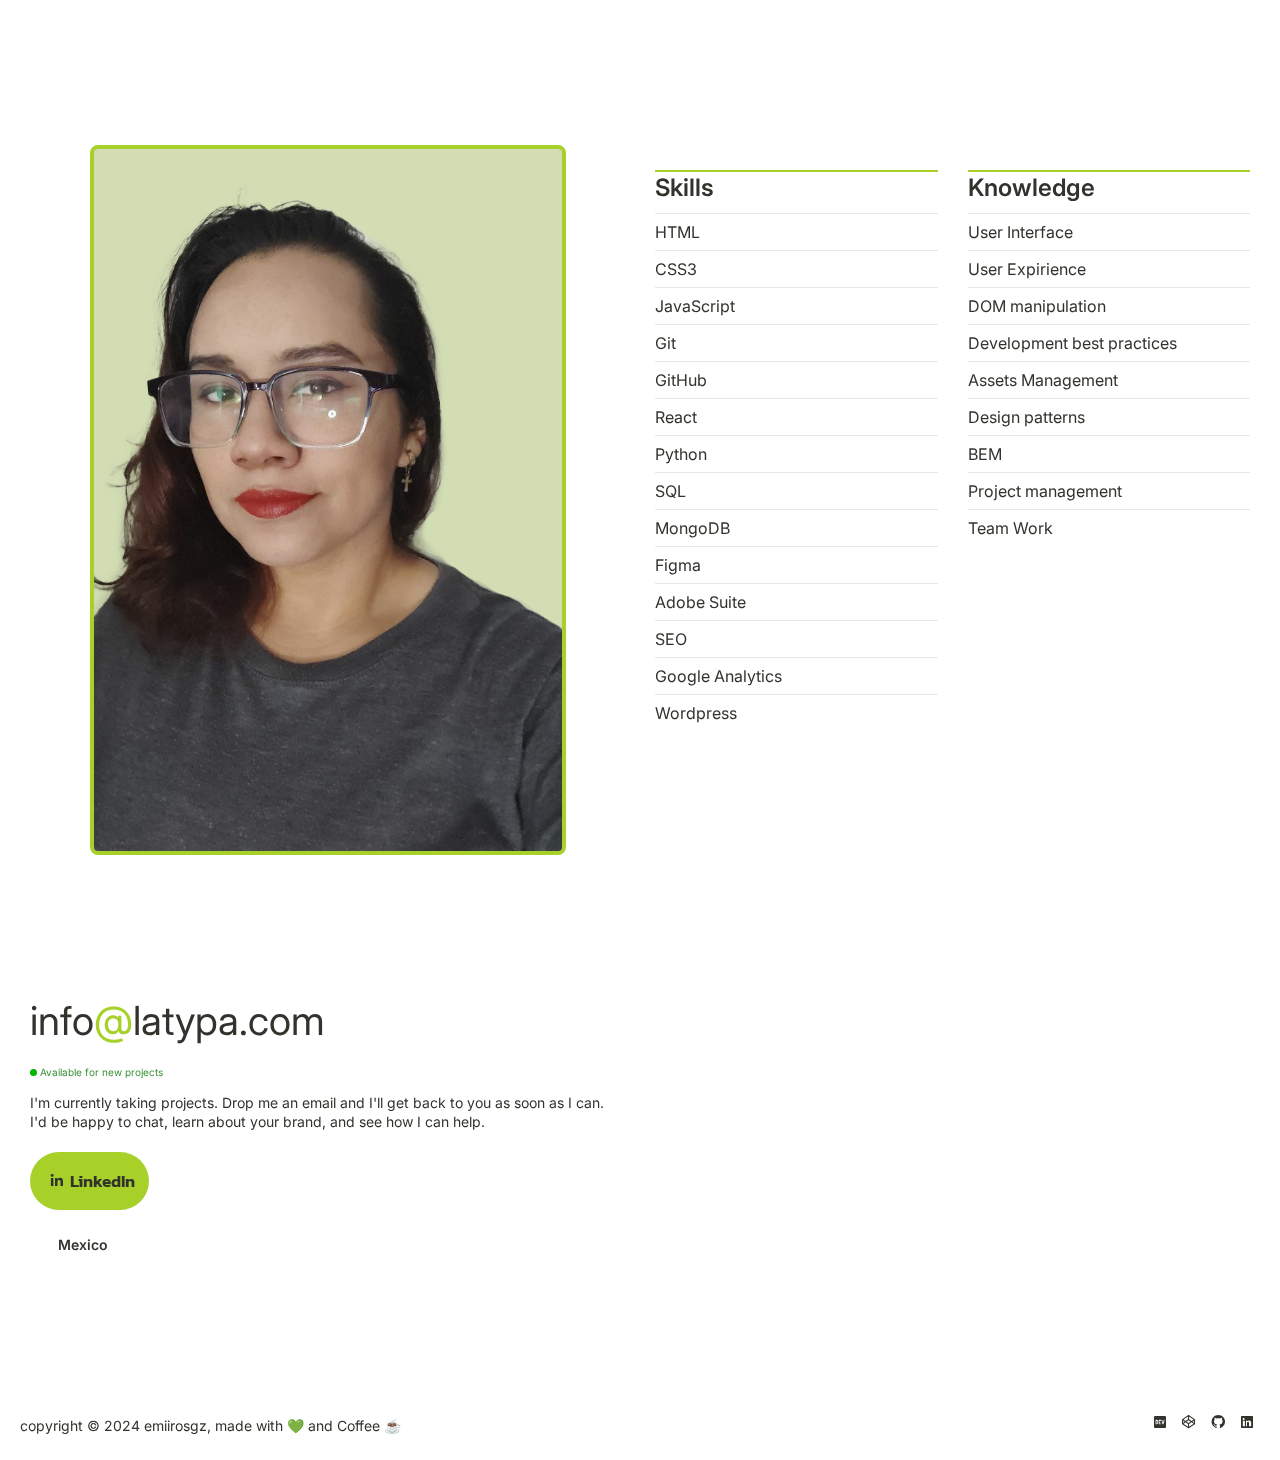
==== commit e8cb0ebd: "Updated translate" ====
--- a/index.html
+++ b/index.html
@@ -99,9 +99,7 @@
                         for a color system, fonts and examples for different implementations.</p>
                     <hr />
                     <h3>Development and Coding</h3>
-                    <p>Configuración del entorno de desarrollo en un repositorio de código y un entorno de desarrollo
-                        adecuado, utilización de un framework o biblioteca necesaria (React, Angular, Vue.js, etc.), me
-                        aseguro que el sitio sea responsivo y funcione bien en diferentes dispositivos y navegadores.
+                    <p>Setting up the development environment in a code repository and a suitable development environment, using a necessary framework or library (React, Angular, Vue.js, etc.), making sure the site is responsive and works well on different devices and browsers.
                     </p>
                     <hr />
                     <h3>Deliverables and Maintenance</h3>
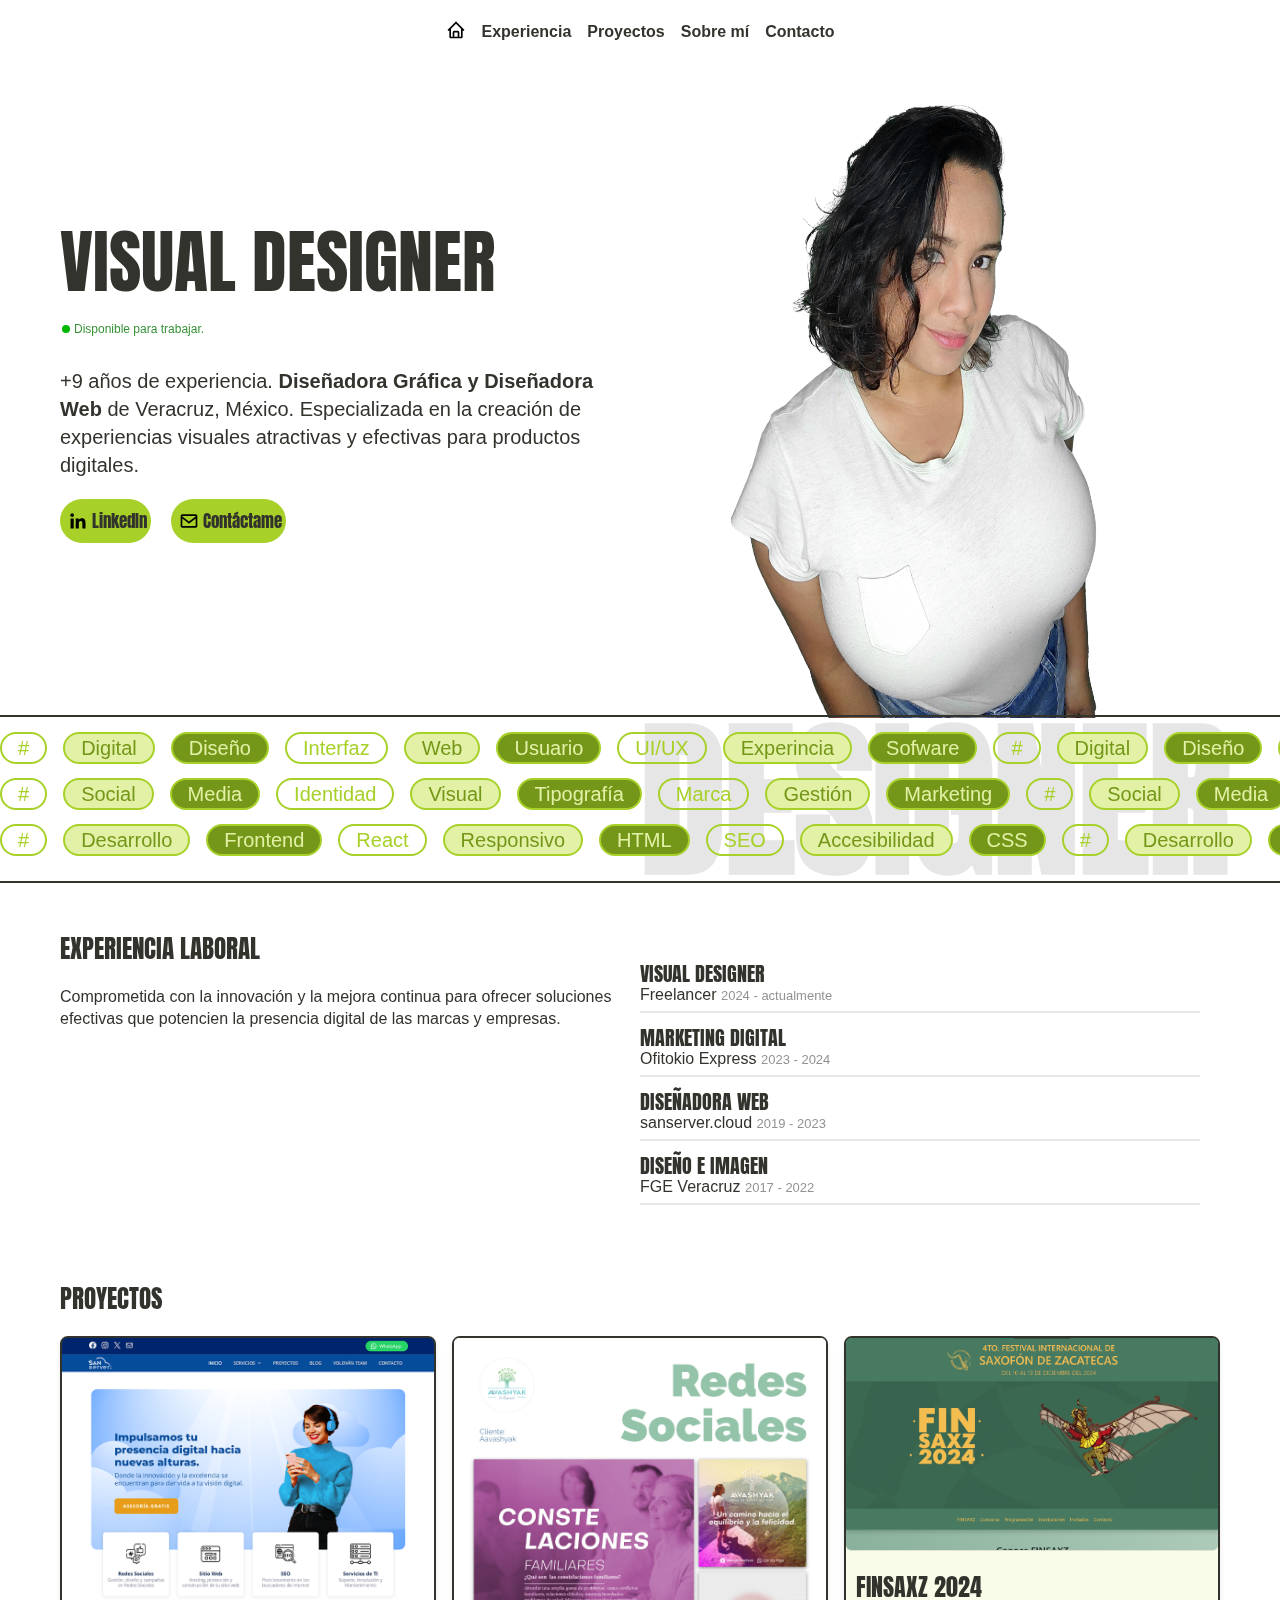
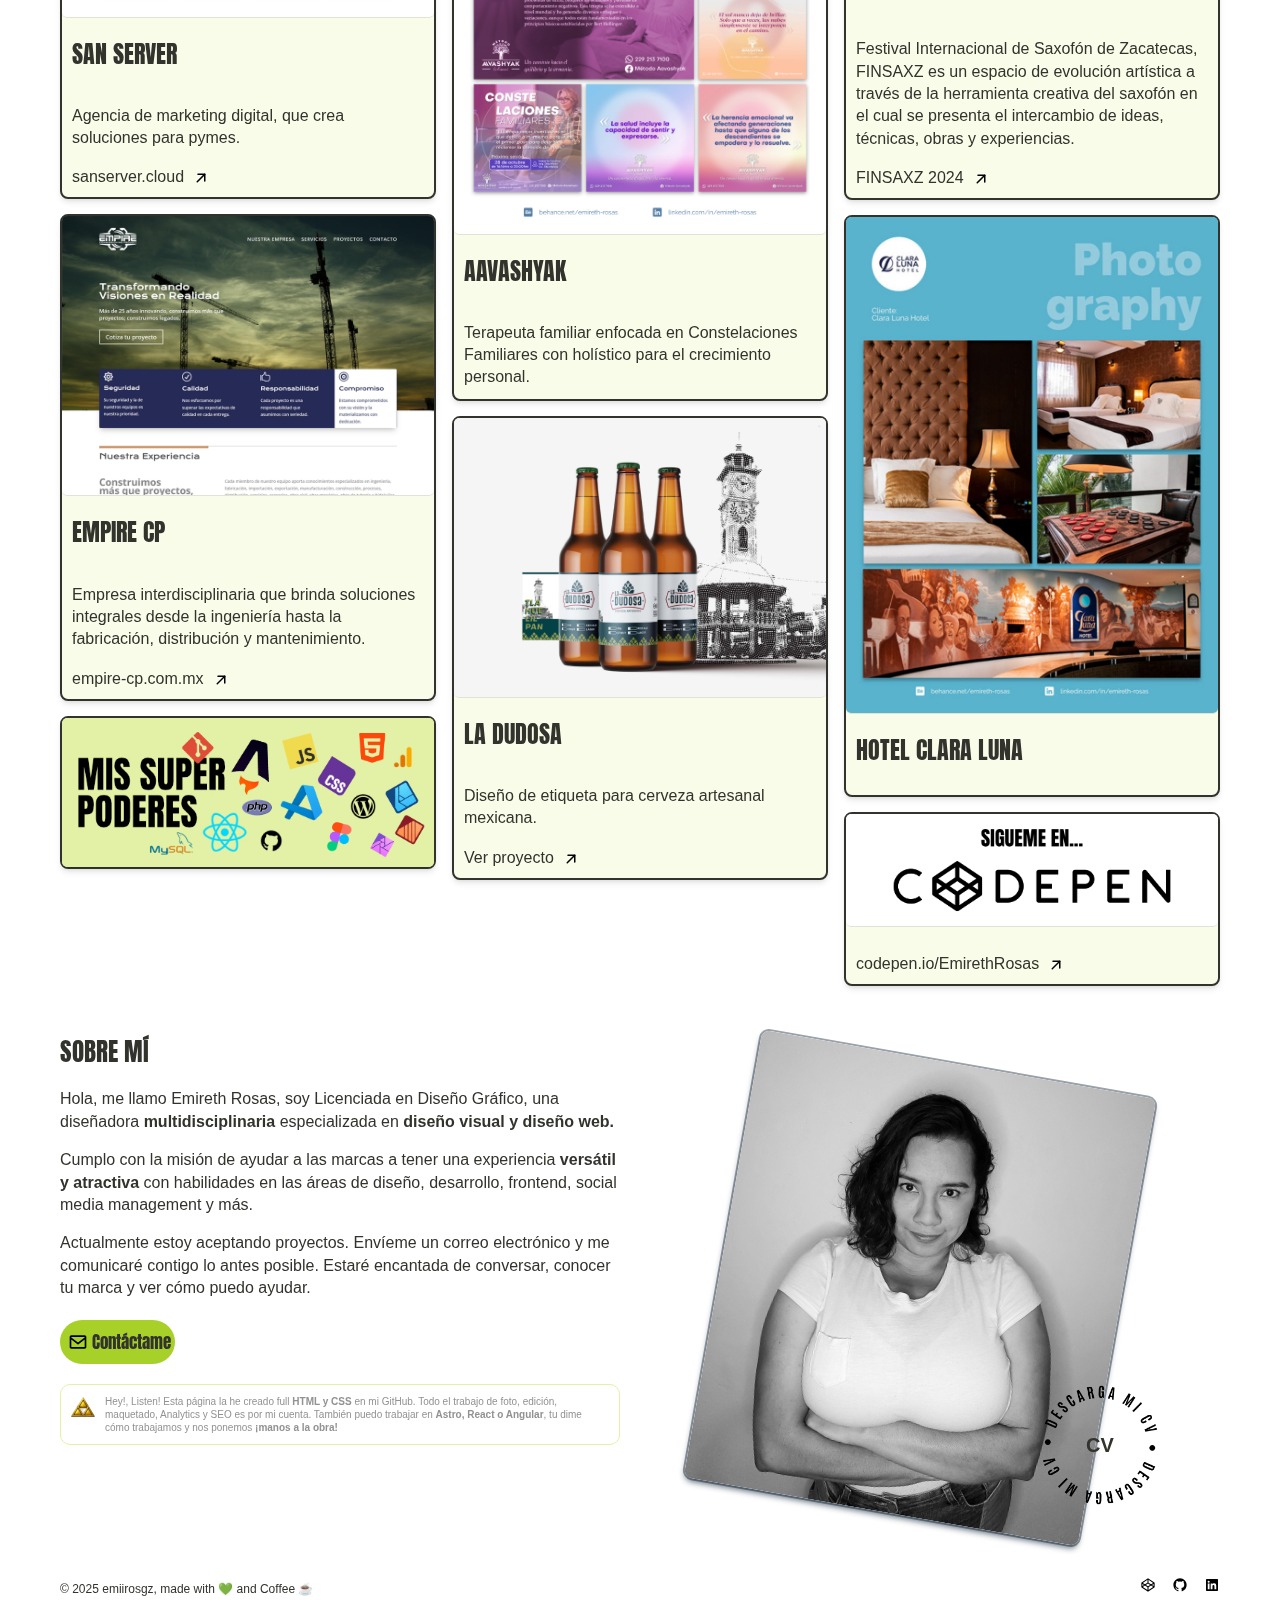
==== commit 9c7fe55b: "Rediseño de mi sitio web 2025" ====
--- a/index.html
+++ b/index.html
@@ -1,178 +1,283 @@
 <!DOCTYPE html>
 <html lang="es">
-
 <head>
     <meta charset="UTF-8">
     <meta name="viewport" content="width=device-width, initial-scale=1.0">
-    <title>Emireth Rosas Frontend</title>
+    <title>Emireth Rosas | Visual Designer</title>
     <link rel="stylesheet" href="./css/reset.css">
-    <link rel="stylesheet" href="./css/style.css">
+    <link rel="stylesheet" href="./css/style2025.css">
     <link rel="stylesheet" href="./css/tumbsimgs.css">
-    <link href='https://unpkg.com/boxicons@2.1.4/css/boxicons.min.css' rel='stylesheet'>
-    <!-- Google tag (gtag.js) -->
-    <script async src="https://www.googletagmanager.com/gtag/js?id=G-SHS6TJCW5G"></script>
-    <script>
-        window.dataLayer = window.dataLayer || [];
-        function gtag() { dataLayer.push(arguments); }
-        gtag('js', new Date());
-
-        gtag('config', 'G-SHS6TJCW5G');
-    </script>
-
+    <link rel="shortcut icon" href="erfavicon.ico" type="image/x-icon">
 </head>
-
-<body>
-    <nav class="navbar-rosas">
-        <a href="#webtop">
-        <img class="rosas-logo"
-            src="https://latypa.com/wp-content/uploads/sites/6/2024/01/Emireth-Rosas%E2%80%A8Front-End.png"
-            alt="Emireth Rosas Front-End" /></a>
+<body class="relative text-white dark:bg-slate-800" id="home">
+    <nav class="content-navmenu">
+        <ul class="mobile-menu">
+            <li>
+                <a href="#home">
+                    <img class="ic" src="./img/icon/home.svg" alt="Home">
+                    </a>
+            </li>
+            <li>
+                <a href="#experiencia">
+                    <img class="ic" src="./img/icon/work.svg" alt="Work">
+                    </a>
+            </li>
+            <li>
+                <a href="#proyectos">
+                    <img class="ic" src="./img/icon/category.svg" alt="Proyectos">
+                    </a>
+            </li>
+            <li>
+                <a href="#sobremi">
+                    <img class="ic" src="./img/icon/user.svg" alt="Sobre mi">
+                    </a>
+            </li>
+            <li>
+                <a href="mailto:emiirosgz@gmail.com">
+                    <img class="ic" src="./img/icon/envelop.svg" alt="Contacto">
+                    </a>
+            </li>
+        </ul>
+        <ul class="navmenu">
+            <li>
+                <a href="#home">
+                <img class="ic" src="./img/icon/home.svg" alt="Home">
+                </a>
+            </li>
+            <li><a href="#experiencia">Experiencia</a></li>
+            <li><a href="#proyectos">Proyectos</a></li>
+            <li><a href="#sobremi">Sobre mí</a></li>
+            <li><a href="mailto:emiirosgz@gmail.com">Contacto</a></li>
+        </ul>
+    </nav>
+    <header class="columns">
         <div>
-            <ul class="navbar-menu">
-                <li class="navbar-item">
-                    <a href="#lastedWork">Lasted Work</a>
-                </li>
-                <li class="navbar-item">
-                    <a href="#about">About me</a>
-                </li>
-                <li class="navbar-item"><a href="https://latypa.com" target="_blank" rel="nofollow noopener">Blog</a>
-                </li>
-                <li class="navbar-item">
-                    <a href="#contact">Contact</a>
-                </li>
-            </ul>
-        </div>
-    </nav>
-    <main id="webtop">
-        <h2 id="introText">User Interface Designer focused on <strong>Mobile First</strong> with <strong>Figma</strong>
-            and developing with <strong>HTML, CSS, JavaScript</strong>, I am an independent designer based in Mexico who
-            helps brands have a versatile and attractive online presence.</h2><span id="lastedWork"></span>
-        <section class="lasted-Work">
-            <div class="card-thumb" id="sanserver">
-                <img src="./img/blank_img.png" alt="There is no image here">
-                <div class="thumb-info">
-                    <h3>San Server</h3>
-                    <a href="https://sanserver.cloud/" target="_blank" rel="nofollow noopener">sanserver.cloud</a>
-                    <p>A digital marketing agency, that create solutions for pymes</p>
-                </div>
-            </div>
-            <div class="card-thumb" id="empire">
-                <img src="./img/blank_img.png" alt="There is no image here">
-                <div class="thumb-info">
-                    <h3>Empire CP</h3>
-                    <a href="https://empire-cp.com.mx/" target="_blank" rel="nofollow noopener">empire-cp.com.mx</a>
-                    <p>Interdisciplinary company providing comprehensive solutions from engineering to manufacturing,
-                        distribution and maintenance.</p>
-                </div>
-            </div>
-            <div class="card-thumb" id="latypa">
-                <img src="./img/blank_img.png" alt="There is no image here">
-                <div class="thumb-info">
-                    <h3>La Typa</h3>
-                    <a href="https://latypa.com/" target="_blank" rel="nofollow noopener">latypa.com</a>
-                    <p>Blog dedicated to typographic design, graphic design and why not? about web design and
-                        technology, by emiirosgz</p>
-                </div>
+            <h1>VISUAL DESIGNER</h1>
+            <div class="available">Disponible para trabajar.</div>
+            <p>+9 años de experiencia. <strong>Diseñadora Gráfica y Diseñadora Web</strong> de Veracruz, México. Especializada en la creación de experiencias visuales atractivas y efectivas para productos digitales.</p>
+            <div class="contac-Btns">
+                <button><a href="https://www.linkedin.com/in/emireth-rosas/" target="_blank" rel="nofollow noopener">
+                    <img class="ic" src="./img/icon/linkedin.svg" alt="LinkedIn">
+                    LinkedIn</a></button>
+                <button><a href="mailto:emiirosgz@gmail.com" target="_blank" rel="nofollow noopener">
+                    <img class="ic" src="./img/icon/envelop.svg" alt="Mail">
+                    Contáctame</a></button>
+            </div>
+                
+        </div>
+        <div class="col2">
+            <img id="emiPhoto" src="./img/dev-emiirospng.png" alt="" style="width: auto;height: 70vh;">
+        </div>
+    </header>
+    <section class="sld-badges" id="experiencia">
+        <div class="loop-badges">
+            <div class="content-badges" style="--duration:15951ms; --direction:normal;">
+                <span>#</span>
+                <span>Digital</span>
+                <span>Diseño</span>
+                <span>Interfaz</span>
+                <span>Web</span>
+                <span>Usuario</span>
+                <span>UI/UX</span>
+                <span>Experincia</span>
+                <span>Sofware</span>
+                <span>#</span>
+                <span>Digital</span>
+                <span>Diseño</span>
+                <span>Interfaz</span>
+                <span>Web</span>
+                <span>Usuario</span>
+                <span>UI/UX</span>
+                <span>Experincia</span>
+                <span>Sofware</span>
+            </div>
+        </div>
+        <div class="loop-badges">
+            <div class="content-badges" style="--duration:15951ms; --direction:reverse;">
+                <span>#</span>
+                <span>Social</span>
+                <span>Media</span>
+                <span>Identidad</span>
+                <span>Visual</span>
+                <span>Tipografía</span>
+                <span>Marca</span>
+                <span>Gestión</span>
+                <span>Marketing</span>
+                <span>#</span>
+                <span>Social</span>
+                <span>Media</span>
+                <span>Identidad</span>
+                <span>Visual</span>
+                <span>Tipografía</span>
+                <span>Marca</span>
+                <span>Gestión</span>
+                <span>Marketing</span>
+            </div>
+        </div>
+        <div class="loop-badges">
+            <div class="content-badges" style="--duration:15951ms; --direction:normal;">
+                <span>#</span>
+                <span>Desarrollo</span>
+                <span>Frontend</span>
+                <span>React</span>
+                <span>Responsivo</span>
+                <span>HTML</span>
+                <span>SEO</span>
+                <span>Accesibilidad</span>
+                <span>CSS</span>
+                <span>#</span>
+                <span>Desarrollo</span>
+                <span>Frontend</span>
+                <span>React</span>
+                <span>Responsivo</span>
+                <span>HTML</span>
+                <span>SEO</span>
+                <span>Accesibilidad</span>
+                <span>CSS</span>
+            </div>
+        </div>
+    </section>
+    <main>
+        <section class="exp-laboral columns">
+            <div>
+                <h2>Experiencia laboral</h2>
+                <p>Comprometida con la innovación y la mejora continua para ofrecer soluciones efectivas que potencien la presencia digital de las marcas y empresas.</p>
+            </div>
+            <div class="exp-historial">
+                <h4>Visual Designer</h4>
+                <h6>Freelancer <span>2024 - actualmente</span></h6>
+                <hr />
+                <h4>Marketing Digital</h4>
+                <h6>Ofitokio Express <span>2023 - 2024</span></h6>
+                <hr />
+                <h4>Diseñadora web</h4>
+                <h6>sanserver.cloud <span>2019 - 2023</span></h6>
+                <hr />
+                <h4>Diseño e Imagen</h4>
+                <h6>FGE Veracruz <span>2017 - 2022</span></h6>
+                <hr />
             </div>
         </section>
-        <section id="about">
-            <div class="about">
-                <div>
-                    <h2>Vision, Innovation and Connection</h2>
-                    <p>With more than <strong>8 years of experience</strong> creating and collaborating on various projects using Mobile
-                        First layout in Figma and developing with <strong>HTML, CSS, JavaScript</strong> and Version Control System with
-                        <strong>Git</strong> and <strong>GitHub.</strong></p>
-
-                    <p>I distinguish myself by my collaboration in teamwork, adaptability to changes and my
-                        passion for never stopping learning.</p>
-                </div>
-                <div class="about-process">
-                    <h3>Meeting</h3>
-                    <p>My process begins with a single initial meeting over Zoom or over coffee in Veracruz, Mexico. We
-                        chatted about the objectives of the project. Identify customer needs and expectations. Discuss
-                        project details such as the target audience, required functionalities, preferred design, and any
-                        technical restrictions.</p>
-                    <hr />
-                    <h3>Design</h3>
-                    <p>Design and layout in Figma based on First Mobile. I do the design process solely on my part and
-                        you only see the final result. I send the link to the website presentation along with guidelines
-                        for a color system, fonts and examples for different implementations.</p>
-                    <hr />
-                    <h3>Development and Coding</h3>
-                    <p>Setting up the development environment in a code repository and a suitable development environment, using a necessary framework or library (React, Angular, Vue.js, etc.), making sure the site is responsive and works well on different devices and browsers.
-                    </p>
-                    <hr />
-                    <h3>Deliverables and Maintenance</h3>
-                    <p>The code and key functionalities are documented, the site is uploaded to a production server.
-                        Support to resolve any post-launch issues.</p>
+        <span id="proyectos"></span>
+        <section>
+            <h2>Proyectos</h2>
+            <div class="mansoryProjects">
+                <div class="mP-image">
+                    <img src="./img/projects/sanservercloud.png" alt="sanserver.cloud">
+                    <div class="mP-info">
+                        <h3>San Server</h3>
+                        <span class="bd bd-wordpress"></span>
+                        <span class="bd bd-webdesign"></span>
+                        <p>Agencia de marketing digital, que crea soluciones para pymes.</p>
+                        <a class="mP-link" href="http://sanserver.cloud" target="_blank" rel="nofollow noopener">sanserver.cloud <span class="mP-arrow"></span></a>
+                    </div>
+                </div>
+                <div class="mP-image">
+                    <img src="./img/projects/empirecp.png" alt="empire-cp.com.mx">
+                    <div class="mP-info">
+                        <h3>Empire CP</h3>
+                        <span class="bd bd-wordpress"></span>
+                        <span class="bd bd-webdesign"></span>
+                        <p>Empresa interdisciplinaria que brinda soluciones integrales desde la ingeniería hasta la fabricación, distribución y mantenimiento.</p>
+                        <a class="mP-link" href="http://empire-cp.com.mx" target="_blank" rel="nofollow noopener">empire-cp.com.mx<span class="mP-arrow"></span></a>
+                    </div>
+                </div>
+                <div class="mP-image">
+                    <img src="./img/powerapps.jpg" alt="Mis herrramietnas favoritas">
+                </div>
+                <div class="mP-image">
+                    <img src="./img/projects/avsk_redes.jpg" alt="Aavashyak">
+                    <div class="mP-info">
+                        <h3>Aavashyak</h3>
+                        <span class="bd bd-graphic"></span>
+                        <span class="bd bd-socialm"></span>
+                        <p>Terapeuta familiar enfocada en Constelaciones Familiares con holístico para el crecimiento personal.</p>
+                        <!-- <a class="mP-link" href="https://crescendomexico.com/finsaxz-2024">FINSAXZ 2024<span class="mP-arrow"></span></a> -->
+                    </div>
+                </div>
+                <div class="mP-image">
+                    <img src="./img/projects/ladudosa.png" alt="La Dudosa">
+                    <div class="mP-info">
+                        <h3>La Dudosa</h3>
+                        <span class="bd bd-graphic"></span>
+                        <p>Diseño de etiqueta para cerveza artesanal mexicana.</p>
+                        <a class="mP-link" href="https://www.behance.net/gallery/168530733/La-Dudosa-Diseno-de-Etiqueta" target="_blank" rel="nofollow noopener">Ver proyecto<span class="mP-arrow"></span></a>
+                    </div>
+                </div>
+                <div class="mP-image">
+                    <img src="./img/projects/finsaxz2024.png" alt="FINSAX">
+                    <div class="mP-info">
+                        <h3>FINSAXZ 2024</h3>
+                        <span class="bd bd-html"></span>
+                        <span class="bd bd-webdesign"></span>
+                        <p>Festival Internacional de Saxofón de Zacatecas, FINSAXZ es un espacio de evolución artística a través de la herramienta creativa del saxofón en el cual se presenta el intercambio de ideas, técnicas, obras y experiencias.</p>
+                        <a class="mP-link" href="https://crescendomexico.com/finsaxz-2024" target="_blank" rel="nofollow noopener">FINSAXZ 2024<span class="mP-arrow"></span></a>
+                    </div>
+                </div>
+                <div class="mP-image">
+                    <img src="./img/projects/cl_photography.jpg" alt="Hotel Clara Luna">
+                    <div class="mP-info">
+                        <h3>Hotel Clara Luna</h3>
+                        <span class="bd bd-photography"></span>
+                    </div>
+                </div>
+                <div class="mP-image">
+                    <img src="./img/codepenfollow.jpg" alt="follow me">
+                    <div class="mP-info">
+                        <a class="mP-link" href="https://codepen.io/EmirethRosas" target="_blank" rel="nofollow noopener">codepen.io/EmirethRosas<span class="mP-arrow"></span></a>
+                    </div>
                 </div>
             </div>
         </section>
-        <section class="skills">
-            <div class="designerPhoto">
-                <img id="emiPhoto" src="./img/emirethRosas.png" alt="Emireth Rosas's Photo">
-            </div>
-            <div class="skills-knowlege">
-                <div>
-                    <h3>Skills</h3>
-                    <ul>
-                        <li class="sk-dev">HTML</li>
-                        <li class="sk-dev">CSS3</li>
-                        <li class="sk-dev">JavaScript</li>
-                        <li class="sk-dev">Git</li>
-                        <li class="sk-dev">GitHub</li>
-                        <li class="sk-dev">React</li>
-                        <li class="sk-dev">Python</li>
-                        <li class="sk-dev">SQL</li>
-                        <li class="sk-dev">MongoDB</li>
-                        <li class="sk-dev">Figma</li>
-                        <li class="sk-dev">Adobe Suite</li>
-                        <li class="sk-dev">SEO</li>
-                        <li class="sk-dev">Google Analytics</li>
-                        <li class="sk-dev">Wordpress</li>
-                    </ul>
-                </div>
-                <div>
-                    <h3>Knowledge</h3>
-                    <ul>
-                        <li class="sk-dev">User Interface</li>
-                        <li class="sk-dev">User Expirience</li>
-                        <li class="sk-dev">DOM manipulation</li>
-                        <li class="sk-dev">Development best practices</li>
-                        <li class="sk-dev">Assets Management</li>
-                        <li class="sk-dev">Design patterns</li>
-                        <li class="sk-dev">BEM</li>
-                        <li class="sk-dev">Project management</li>
-                        <li class="sk-dev">Team Work</li>
-                    </ul>
-                </div>
-            </div>
-        </section>
-        <section id="contact">
-            <h2>info<span class="green-txt">@</span>latypa.com</h2>
-            <div class="available">Available for new projects</div>
-            <p>I'm currently taking projects. Drop me an email and I'll get back to you as soon as I can. <br />I'd be
-                happy to chat, learn about your brand, and see how I can help.</p>
-            <button><a href="https://www.linkedin.com/in/emireth-rosas/" target="_blank" rel="nofollow noopener"><i
-                        class='bx bxl-linkedin'></i>LinkedIn</a></button>
-            <p id="location">Mexico</p>
-
+        <span id="sobremi"></span>
+        <section class="columns">
+            <div>
+                <h2>Sobre mí</h2>
+                <p>Hola, me llamo Emireth Rosas, soy Licenciada en Diseño Gráfico, una diseñadora <strong>multidisciplinaria</strong> especializada en <strong>diseño visual y diseño web.</strong></p>
+                <p>Cumplo con la misión de ayudar a las marcas a tener una experiencia <strong>versátil y atractiva</strong> con habilidades en las áreas de diseño, desarrollo, frontend, social media management y más.</p>
+                <p>Actualmente estoy aceptando proyectos. Envíeme un correo electrónico y me comunicaré contigo lo antes posible. Estaré encantada de conversar, conocer tu marca y ver cómo puedo ayudar.</p>
+                <button><a href="mailto:emiirosgz@gmail.com" target="_blank" rel="nofollow noopener">
+                    <img class="ic" src="./img/icon/envelop.svg" alt="Mail">
+                    Contáctame</a></button>
+                <span id="mininota">
+                    <img src="/img/triforce.png" alt="Hey!, Listen!" style="width: 24px;height: 24px;">
+                    Hey!, Listen! Esta página la he creado full <strong>HTML y CSS</strong> en mi GitHub. Todo el trabajo de foto, edición, maquetado, Analytics y SEO es por mi cuenta. También puedo trabajar en <strong>Astro, React o Angular</strong>, tu dime cómo trabajamos y nos ponemos <strong>¡manos a la obra!</strong></span>
+            </div>
+            <div class="col2">
+                <img id="emiPhoto2" src="./img/dev-emiirosjpg.png" alt="Emireth Rosas Visual Designer">
+                <a class="btn-cv" href="https://drive.google.com/file/d/1Wz5p9_o6GE9gnAf-54Oguit1mKUufaxI/view?usp=sharing">
+                    <img class="spin" src="./img/cvdescargar.png" alt="Descarga mi CV">
+                    <span>CV</span>
+                </a>
+            </div>
         </section>
     </main>
     <footer>
-        <p>copyright © 2024 emiirosgz, made with 💚 and Coffee ☕</p>
+        <p>© 2025 emiirosgz, made with 💚 and Coffee ☕</p>
         <div class="social-networks">
-            <a href="https://dev.to/emiirosgz" target="_blank" rel="nofollow noopener"><i class='bx bxl-dev-to'></i></a>
-            <a href="https://codepen.io/EmirethRosas" target="_blank" rel="nofollow noopener"><i
-                    class='bx bxl-codepen'></i></a>
-            <a href="https://github.com/emiirosgz" target="_blank" rel="nofollow noopener"><i
-                    class='bx bxl-github'></i></a>
-            <a href="https://www.linkedin.com/in/emireth-rosas/" target="_blank" rel="nofollow noopener"><i
-                    class='bx bxl-linkedin-square'></i></a>
+            <a href="https://codepen.io/EmirethRosas" target="_blank" rel="nofollow noopener">
+                <img class="ic-footer" src="./img/icon/codepen.svg" alt="CodePen">
+            </a>
+            <a href="https://github.com/emiirosgz" target="_blank" rel="nofollow noopener">
+                <img class="ic-footer" src="./img/icon/github.svg" alt="GitHub">
+            </a>
+            <a href="https://www.linkedin.com/in/emireth-rosas/" target="_blank" rel="nofollow noopener">
+                <img class="ic-footer" src="./img/icon/linkedin-square.svg" alt="LinkedIn">
+            </a>
         </div>
     </footer>
-<!-- ES ~ si has llegado hasta aquí, te quiero decir que te quiero mucho y te anime a colaborar conmigo -->
-<!-- EN ~ If you have come this far, I want to tell you that I love you very much and encourage you to collaborate with me -->
+    <script>
+        // NO PORFAVOR... | NO PLEASE...
+        const nottoday = document.querySelectorAll('img');
+        nottoday.forEach((imagen) => {
+            imagen.addEventListener('mousedown', (evento) => {
+                evento.preventDefault();
+            });
+            imagen.addEventListener('contextmenu', (evento) => {
+                evento.preventDefault();
+            });
+        });
+
+    </script>
 </body>
-
-</html>
+</html>--- a/css/style2025.css
+++ b/css/style2025.css
@@ -0,0 +1,603 @@
+/* css list
+* root
+* Headings
+* Icons
+* Menu
+* Main
+* Header
+* Badges
+* Experiencia
+* Contact button
+* Avalibe
+* cv download
+* Projects Gallery
+* footer
+* Break Points
+*/
+/* my css */
+:root {
+    --font-s: 62.5%;
+    --font-H: "Anton", sans-serif;
+    --font-b: "Onest", sans-serif;
+    --c-green: #A7D129;
+    --c-black: #31332C;
+    --c-gray: #929292;
+
+    /* pallet */
+    --c-g50: #f9fce9;
+    --c-g100: #f1f8cf;
+    --c-g200: #e2f1a5;
+    --c-g300: #cce670;
+    --c-g400: #b4d744;
+    --c-g600: #759719;
+    --c-g700: #597318;
+    --c-g800: #485b19;
+    --c-g900: #3e4e19;
+    --c-g950: #1f2b08;
+}
+
+@font-face {
+    font-family: Anton;
+    src: url(/fonts/Anton-Regular_1.woff);
+  }
+
+@font-face {
+    font-family: OnestRegular;
+    src: url(/fonts/Onest-Regular.woff);
+  }
+@font-face {
+    font-family: OnestBold;
+    src: url(/fonts/Onest-Bold.woff);
+    font-weight: bold;
+  }
+  
+*,
+hmtml,
+body {
+    box-sizing: border-box;
+    scroll-behavior: smooth;
+}
+
+html {
+    font-size: var(--font-s);
+    scroll-behavior: smooth;
+}
+
+body {
+    font-family: var(--font-b);
+    font-size: 1.6rem;
+    color: var(--c-black);
+    padding: 0px;
+}
+
+body:before {
+    content: "DESIGNER";
+    z-index: -1;
+    position: fixed;
+    bottom: 100px;
+    right: 0;
+    color: #e6e6e6;
+    font-family: var(--font-H);
+    font-size: 7rem;
+    margin-right: 2rem;
+    font-weight: 900;
+    line-height: 0;
+    transition: all .4s ease-in-out;
+
+}
+*::selection{color:var(--c-g700)}
+    ::-webkit-scrollbar{
+    overflow: scroll;
+    background-color: #e6e6e6;
+    width: 10px;
+}
+::-webkit-scrollbar-thumb{
+    background-color: var(--c-g300);
+}
+
+
+
+a:link,
+a:visited {
+    color: var(--c-black);
+    cursor: pointer;
+}
+
+hr {
+    border: 1px solid #e7e7e7;
+}
+
+section {
+    height: 100%;
+}
+
+p {
+    font-size: 1.6rem;
+    line-height: 1.4;
+    margin-top: 1.6rem;
+}
+
+strong {
+    font-weight: 600;
+}
+
+/* headings */
+h1,
+h2,
+h3,
+h4,
+h5 {
+    font-family: var(--font-H);
+    text-transform: uppercase;
+}
+
+h1 {
+    font-size: 4.5rem;
+    line-height: 1.3;
+}
+
+h2 {
+    font-size: 2.5rem;
+    line-height: 1.3;
+    margin-bottom: 2.0rem;
+}
+
+h3 {
+    font-size: 2.4rem;
+    line-height: 1.3;
+    margin-top: 12px;
+}
+
+h4 {
+    font-size: 2rem;
+    line-height: 1.3;
+    margin-top: 12px;
+}
+
+.columns {
+    display: flex;
+    flex-direction: column;
+    gap: 1rem 0;
+}
+/* Icons */
+.ic{
+    width: 2rem;
+    height: 2rem;
+}
+.ic-footer{
+    width: 1.6rem;
+    height: 1.6rem;
+}
+/* menu */
+.content-navmenu{
+    position: sticky;
+    margin: 0 auto;
+    display: flex;
+    flex-direction: row;
+    justify-content: center;
+    align-items: center;
+    padding: 20px;
+    top: 0 ;
+    z-index: 9999;
+    backdrop-filter: blur(6px);
+    width: auto;
+    font-weight: 600;
+}
+
+ul.navmenu, .mobile-menu{
+    display: flex;
+    flex-direction: row;
+    align-items: center;
+    gap: 16px;
+}
+
+ul.mobile-menu li a{
+    width: 42px;
+    height: 42px;
+}
+ul.navmenu{
+    display: none;
+}
+
+/* main */
+main > section {
+    margin-top: 5rem;
+}
+
+/* Header */
+main,
+header,
+footer {
+    max-width: 1200px;
+    margin: 0 auto;
+    padding: 0 20px;
+}
+
+header {
+    width: 100%;
+}
+
+img#emiPhoto {
+    margin-bottom: -3px;
+}
+img#emiPhoto, img#emiPhoto2{
+    width: 100%;
+    max-width: 400px;
+    overflow: hidden;
+    margin-top: 2.5rem;
+}
+img#emiPhoto2{
+    border-radius: .8rem;
+    animation: photorota both 3s;
+    animation-timeline: view();
+    animation-range: entry 20% cover 30%;
+    box-shadow: rgba(6, 24, 44, 0.4) 0px 0px 0px 2px, rgba(6, 24, 44, 0.65) 0px 4px 6px -1px, rgba(255, 255, 255, 0.08) 0px 1px 0px inset;
+}
+@keyframes photorota {
+    0% {
+        opacity: 0;
+        translate: 0 500px;
+        transform: rotate(0deg);
+    }
+    50% {
+        transform: rotate(5deg);
+    }
+    80% {
+        transform: rotate(9deg);
+    }
+  }
+
+/* badges */
+section.sld-badges {
+    position: relative;
+    padding: 16px 0;
+    border-top: 2px solid var(--c-black);
+    border-bottom: 2px solid var(--c-black);
+    width: 100%;
+    display: flex;
+    flex-shrink: 0;
+    flex-direction: column;
+    gap: 1.4rem;
+    position: relative;
+    padding-top: 1.5rem;
+    padding-bottom: 2.5rem;
+    overflow: hidden;
+}
+
+.loop-badges > .content-badges {
+    display: flex;
+    animation-name: loop;
+    animation-timing-function: linear;
+    animation-iteration-count: infinite;
+    animation-direction: var(--direction);
+    animation-duration: var(--duration);
+    gap: 1.6rem;
+}
+
+@keyframes loop {
+    0% {
+        transform: translateX(0);
+    }
+
+    100% {
+        transform: translateX(-50%);
+    }
+}
+
+.content-badges > span {
+    padding: 4px 16px;
+    border: 2px solid var(--c-green);
+    border-radius: 50px;
+    font-size: 2rem;
+    color: var(--c-green);
+}
+
+.content-badges > span:nth-child(3n-1) {
+    background-color: var(--c-g200);
+    color: var(--c-g600);
+}
+.content-badges > span:nth-child(3n) {
+    background-color: var(--c-g600);
+    color: var(--c-g200);
+}
+/* info badges */
+.mP-info span.bd:first-child{
+    margin-left: 0;
+}
+span.bd{
+    margin: 8px 2px;
+}
+span.bd-webdesign{
+    content: url(https://img.shields.io/badge/Web%20Design-b4d744);
+}
+span.bd-graphic{
+    content: url(https://img.shields.io/badge/Graphic_Design-759719);
+}
+span.bd-socialm{
+    content: url(https://img.shields.io/badge/Social_Media-3e4e19);
+}
+span.bd-photography{
+    content: url(https://img.shields.io/badge/Photography-1f2b08);
+}
+span.bd-html{
+    content: url(https://img.shields.io/badge/HTML-gray?logo=html5);
+}
+span.bd-wordpress{
+    content: url(https://img.shields.io/badge/WordPress-website?style=flat&logo=wordpress&color=929292);
+}
+/* Experiencia */
+.exp-laboral {
+    display: flex;
+    flex-direction: column;
+}
+
+.exp-laboral div {
+    margin-bottom: 2.0rem;
+}
+
+.exp-historial {
+    margin: 16px 0;
+}
+
+.exp-historial>h6 span {
+    font-size: 13px;
+    color: var(--c-gray);
+
+}
+
+/* Contact button */
+.contac-Btns {
+    display: flex;
+    flex-direction: row;
+    gap: 20px;
+}
+button > a, ul.mobile-menu li a{
+    display: flex;
+    flex-direction: row;
+    justify-content: center;
+    align-items: center;
+}
+button {
+    background-color: var(--c-green);
+    color: var(--c-black);
+    font-family: var(--font-H);
+    font-size: 1.7rem;
+    border: none;
+    padding: 8px 4px;
+    border-radius: 50px;
+    margin: 2.0rem 0;
+    cursor: pointer;
+}
+button > a img{
+    margin: .4rem;
+}
+
+/* avalibe */
+.available {
+    position: relative;
+    font-size: 1.2rem;
+    color: #379237;
+    margin-left: 14px;
+    margin-top: 1.6rem;
+    margin-bottom: 1.6rem;
+}
+
+.available:before {
+    position: absolute;
+    content: "";
+    width: 8px;
+    height: 8px;
+    border-radius: 100%;
+    background: #00b700;
+    left: -12px;
+    top: 2px;
+    animation-name: blink;
+    animation-duration: 800ms;
+    animation-iteration-count: infinite;
+}
+@keyframes blink {
+    0% {
+        opacity: 0.3;
+    }
+
+    50% {
+        opacity: 1;
+    }
+
+    100% {
+        opacity: 0.3;
+    }
+}
+/* Projects Gallery */
+.mansoryProjects{
+    column-count: 1;
+}
+.mP-image{
+    background-color: var(--c-g50);
+    border: 2px solid var(--c-black);
+    border-radius: .8rem;
+    display: grid;
+    grid-template-rows: 1fr auto;
+    margin-bottom: 15px;
+    break-inside: avoid;
+    box-shadow: rgba(0, 0, 0, 0.1) 0px 4px 6px -1px, rgba(0, 0, 0, 0.06) 0px 2px 4px -1px;
+    transition: all 1s ease;
+}
+.mP-image:hover{
+    box-shadow: rgba(0, 0, 0, 0.25) 0px 14px 28px, rgba(0, 0, 0, 0.22) 0px 10px 10px;
+}
+.mP-image > img{
+    width: 100%;
+    height: auto;
+    border-radius: .5rem;
+    box-shadow: rgba(17, 17, 26, 0.1) 0px 1px 0px;
+}
+.mP-info{
+    padding: 1rem;
+}
+a.mP-link{
+    margin-top: 2rem;
+    color: var(--c-black);
+}
+span.mP-arrow{
+    display: block;
+    background-image: url(/img/icon/up-right.svg);
+    background-size: cover;
+    width: 18px;
+    height: 18px;
+    margin-left: 8px;
+}
+/* cv download */
+a.btn-cv{
+    position:relative;
+    display: flex;
+    justify-content: center;
+    align-items: center;
+    margin-top: 2rem;
+}
+.spin{
+    width: 140px;
+    height: 140px;
+    animation: spin 6s infinite linear;
+}
+
+@keyframes spin { 
+    from { 
+        transform: rotate(0deg); 
+    } to { 
+        transform: rotate(360deg); 
+    }
+}
+a.btn-cv span{
+    position: absolute;
+    display: block;
+    font-weight: bold;
+    font-size: 2rem;
+    z-index: 999;
+}
+
+/* footer */
+footer {
+    display: flex;
+    flex-direction: column;
+    justify-content: space-between;
+    align-items: center;
+    background-color: transparent;
+    width: 100%;
+    padding: 20px;
+    margin-top: 30px;
+}
+footer p{
+    font-size: 1.2rem;    
+}
+.social-networks {
+    display: flex;
+    flex-direction: row;
+    margin-top: 10px;
+    gap: 1.6rem;
+}
+
+i.bx {
+    font-size: 1.6rem;
+    margin: 0 5px;
+}
+/* Break Points */
+@media only screen and (width > 426px){
+    body:before {
+        font-size: 10rem;
+        bottom: 100px;
+        margin-right: 5rem;
+    }
+    /* Headdings */
+    h1 {
+        font-size: 5rem;
+    }
+    /* Columns */
+    .columns, .mP-link {
+        display: flex;
+        flex-direction: row;
+    }
+
+    .columns > div {
+        width: 50vw;
+        margin-right: 20px;
+    }
+    div.col2{
+        position: relative;
+        display: flex;
+        flex-direction: column;
+        justify-content: center;
+        align-items: center;
+    }
+    /* Header */
+    header p {
+        font-size: 1.7rem;
+    }
+    /* Projects Gallery */
+    .mansoryProjects{
+        column-count: 2;
+    }
+}
+
+@media only screen and (width > 769px) {
+    body:before {
+        font-size: 17rem;
+        bottom: 100px;
+        margin-right: 5rem;
+    }
+    /* Headdings */
+    h1 {
+        font-size: 7rem;
+    }
+    /* Menu */
+    .mobile-menu{
+        display: none;
+    }
+    ul.navmenu{
+        display: flex;
+    }
+    span img.ic-menu{
+        display: none;
+    }
+    /* Header */
+    header p {
+        font-size: 2rem;
+    }
+    header.columns > div:first-child {
+        display: flex;
+        flex-direction: column;
+        justify-content: center;
+    }
+    /* about me */
+    img#emiPhoto2{
+        transform: rotate(10deg);
+    }
+    a.btn-cv{
+        position:absolute;
+        bottom: 0px;
+        right: 30px;
+    }
+    /* footer */
+    footer{
+        flex-direction: row;
+    }
+    /* Projects Gallery */
+    .mansoryProjects{
+        column-count: 3;
+    }
+}
+
+span#mininota{
+    border: 1.5px solid var(--c-g200);
+    padding: 1rem;
+    border-radius: 1rem;
+    display: block;
+    font-size: 1.0rem;
+    line-height: 1.3;
+    color: var(--c-gray);
+}
+span#mininota img{
+    float: left;
+    margin-right: 1rem;
+    margin-bottom: 1rem;
+}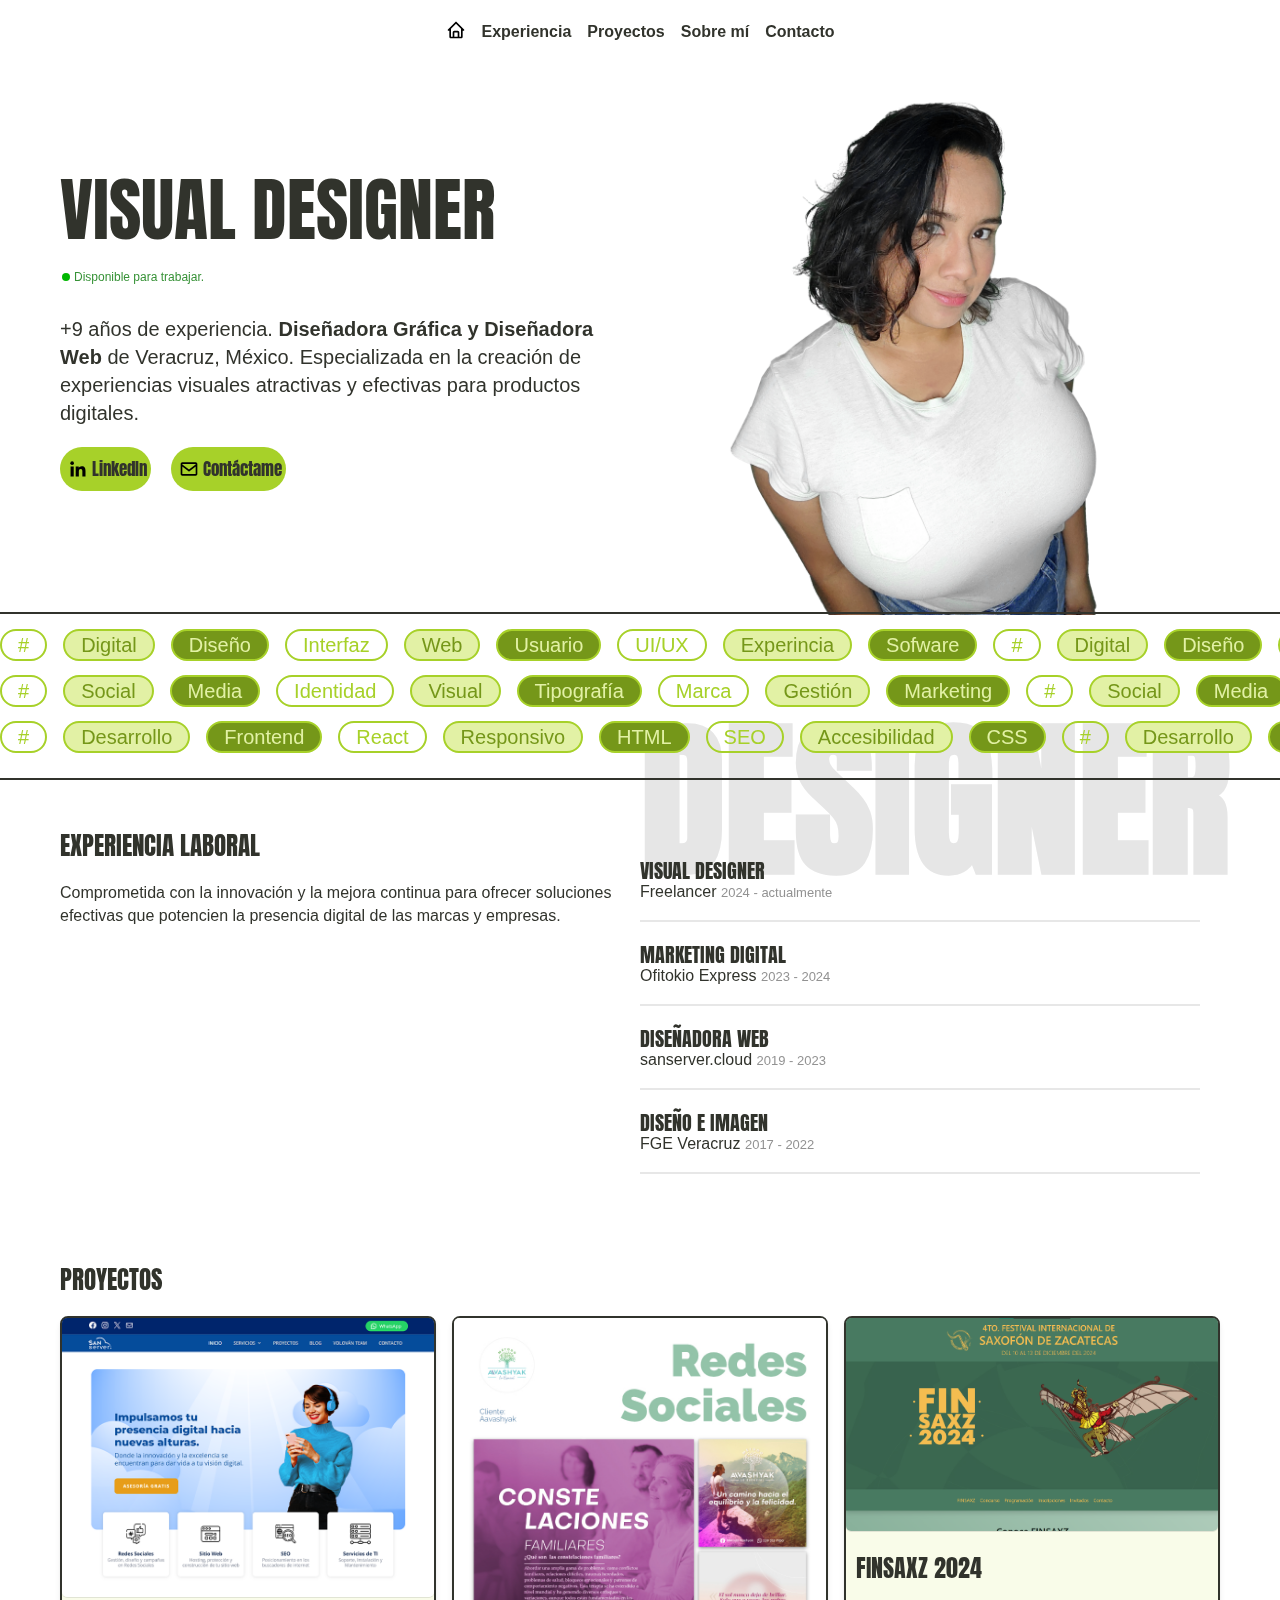
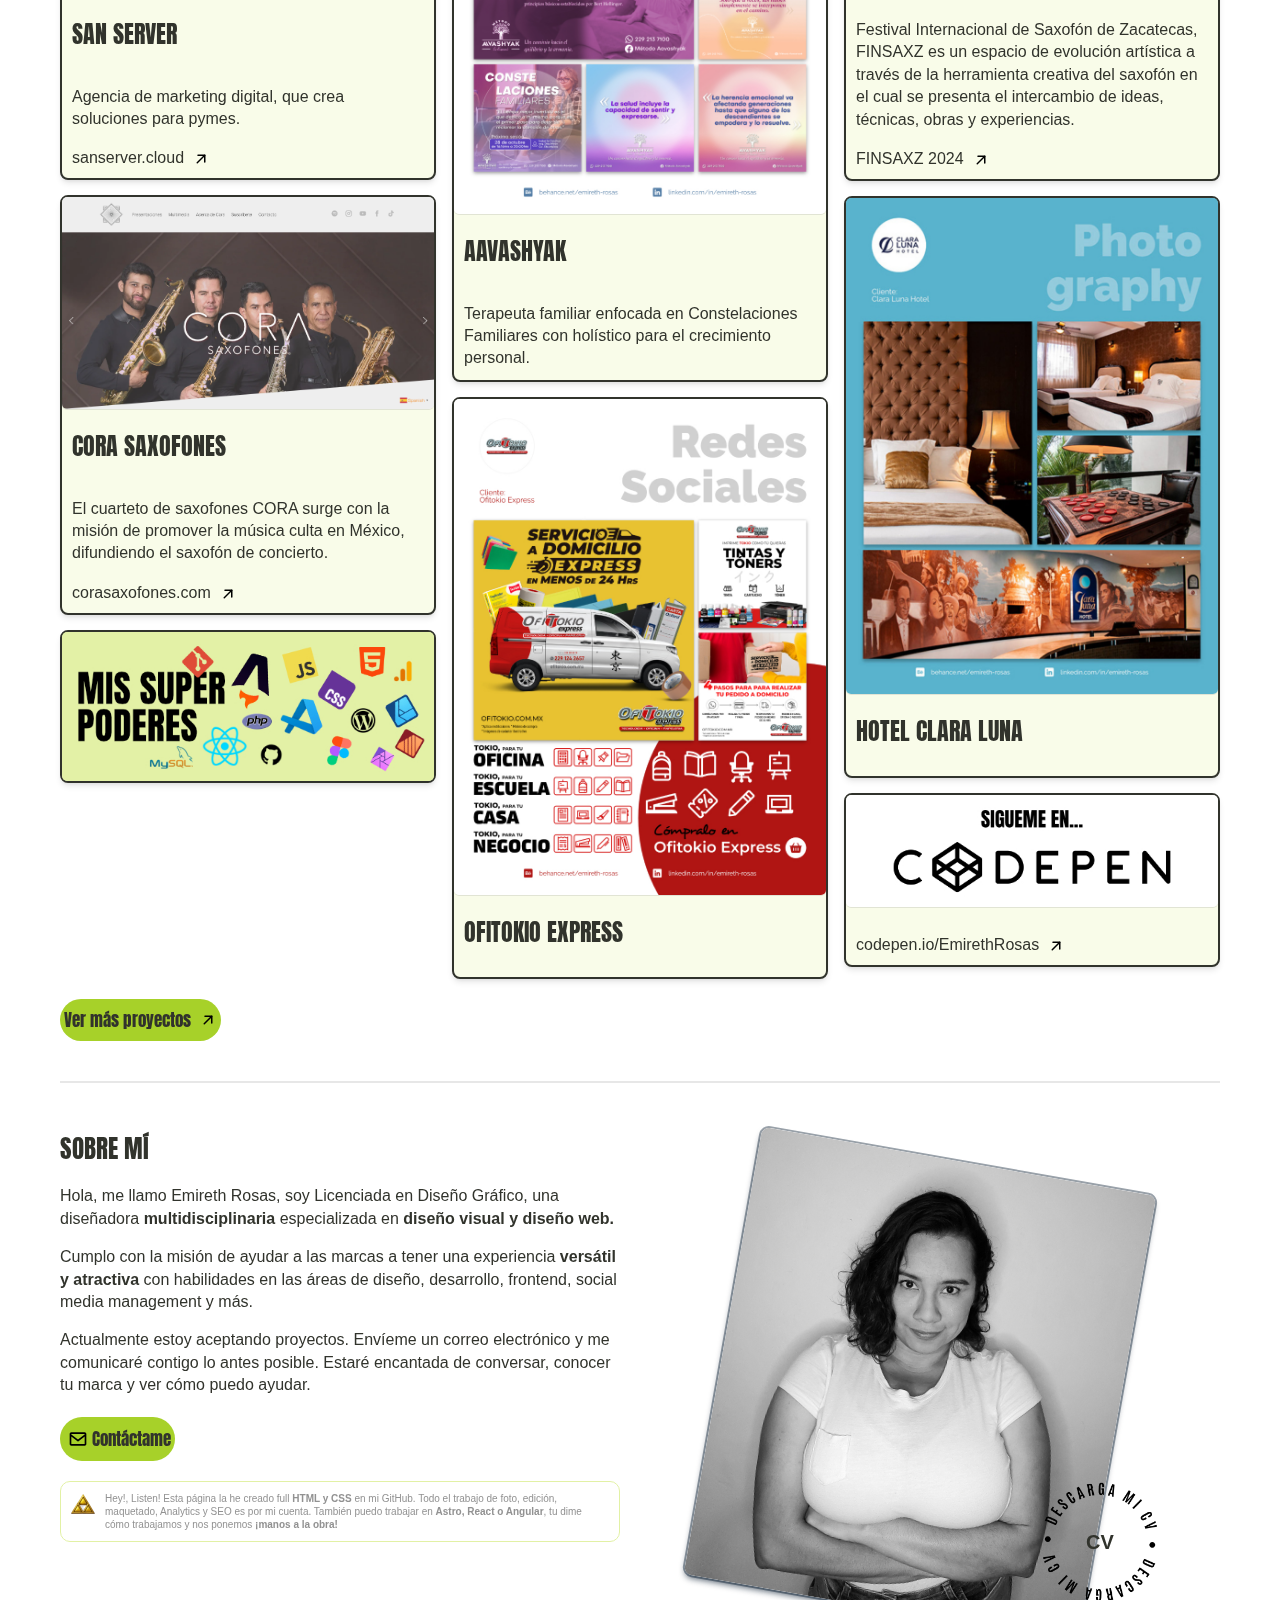
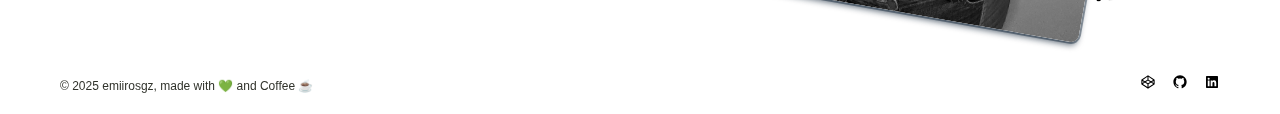
==== commit 8e1a134f: "add más proyectos" ====
--- a/index.html
+++ b/index.html
@@ -6,8 +6,16 @@
     <title>Emireth Rosas | Visual Designer</title>
     <link rel="stylesheet" href="./css/reset.css">
     <link rel="stylesheet" href="./css/style2025.css">
-    <link rel="stylesheet" href="./css/tumbsimgs.css">
     <link rel="shortcut icon" href="erfavicon.ico" type="image/x-icon">
+    <!-- Google tag (gtag.js) -->
+    <script async src="https://www.googletagmanager.com/gtag/js?id=G-SHS6TJCW5G"></script>
+    <script>
+        window.dataLayer = window.dataLayer || [];
+        function gtag() { dataLayer.push(arguments); }
+        gtag('js', new Date());
+
+        gtag('config', 'G-SHS6TJCW5G');
+    </script>
 </head>
 <body class="relative text-white dark:bg-slate-800" id="home">
     <nav class="content-navmenu">
@@ -66,7 +74,7 @@
                 
         </div>
         <div class="col2">
-            <img id="emiPhoto" src="./img/dev-emiirospng.png" alt="" style="width: auto;height: 70vh;">
+            <img id="emiPhoto" src="./img/dev-emiirospng.png" alt="">
         </div>
     </header>
     <section class="sld-badges" id="experiencia">
@@ -173,13 +181,13 @@
                     </div>
                 </div>
                 <div class="mP-image">
-                    <img src="./img/projects/empirecp.png" alt="empire-cp.com.mx">
-                    <div class="mP-info">
-                        <h3>Empire CP</h3>
+                    <img src="./img/projects/CoraSaxofones.png" alt="Cora Saxofones">
+                    <div class="mP-info">
+                        <h3>Cora Saxofones</h3>
                         <span class="bd bd-wordpress"></span>
                         <span class="bd bd-webdesign"></span>
-                        <p>Empresa interdisciplinaria que brinda soluciones integrales desde la ingeniería hasta la fabricación, distribución y mantenimiento.</p>
-                        <a class="mP-link" href="http://empire-cp.com.mx" target="_blank" rel="nofollow noopener">empire-cp.com.mx<span class="mP-arrow"></span></a>
+                        <p>El cuarteto de saxofones CORA surge con la misión de promover la música culta en México, difundiendo el saxofón de concierto.</p>
+                        <a class="mP-link" href="https://corasaxofones.com/" target="_blank" rel="nofollow noopener">corasaxofones.com <span class="mP-arrow"></span></a>
                     </div>
                 </div>
                 <div class="mP-image">
@@ -192,16 +200,14 @@
                         <span class="bd bd-graphic"></span>
                         <span class="bd bd-socialm"></span>
                         <p>Terapeuta familiar enfocada en Constelaciones Familiares con holístico para el crecimiento personal.</p>
-                        <!-- <a class="mP-link" href="https://crescendomexico.com/finsaxz-2024">FINSAXZ 2024<span class="mP-arrow"></span></a> -->
-                    </div>
-                </div>
-                <div class="mP-image">
-                    <img src="./img/projects/ladudosa.png" alt="La Dudosa">
-                    <div class="mP-info">
-                        <h3>La Dudosa</h3>
+                    </div>
+                </div>
+                <div class="mP-image">
+                    <img src="./img/projects/oft_redes.jpg" alt="Ofitokio Express">
+                    <div class="mP-info">
+                        <h3>Ofitokio Express</h3>
                         <span class="bd bd-graphic"></span>
-                        <p>Diseño de etiqueta para cerveza artesanal mexicana.</p>
-                        <a class="mP-link" href="https://www.behance.net/gallery/168530733/La-Dudosa-Diseno-de-Etiqueta" target="_blank" rel="nofollow noopener">Ver proyecto<span class="mP-arrow"></span></a>
+                        <span class="bd bd-socialm"></span>
                     </div>
                 </div>
                 <div class="mP-image">
@@ -229,6 +235,13 @@
                 </div>
             </div>
         </section>
+        <div>
+            <button>
+                <a class="more" href="/portafolio.html">Ver más proyectos <span class="mP-arrow"></span></a>
+            </button>
+            <hr>
+        </div>
+
         <span id="sobremi"></span>
         <section class="columns">
             <div>
--- a/css/style2025.css
+++ b/css/style2025.css
@@ -105,6 +105,7 @@
 
 hr {
     border: 1px solid #e7e7e7;
+    margin: 2rem 0;
 }
 
 section {
@@ -436,6 +437,7 @@
     padding: 1rem;
 }
 a.mP-link{
+    display: flex;
     margin-top: 2rem;
     color: var(--c-black);
 }
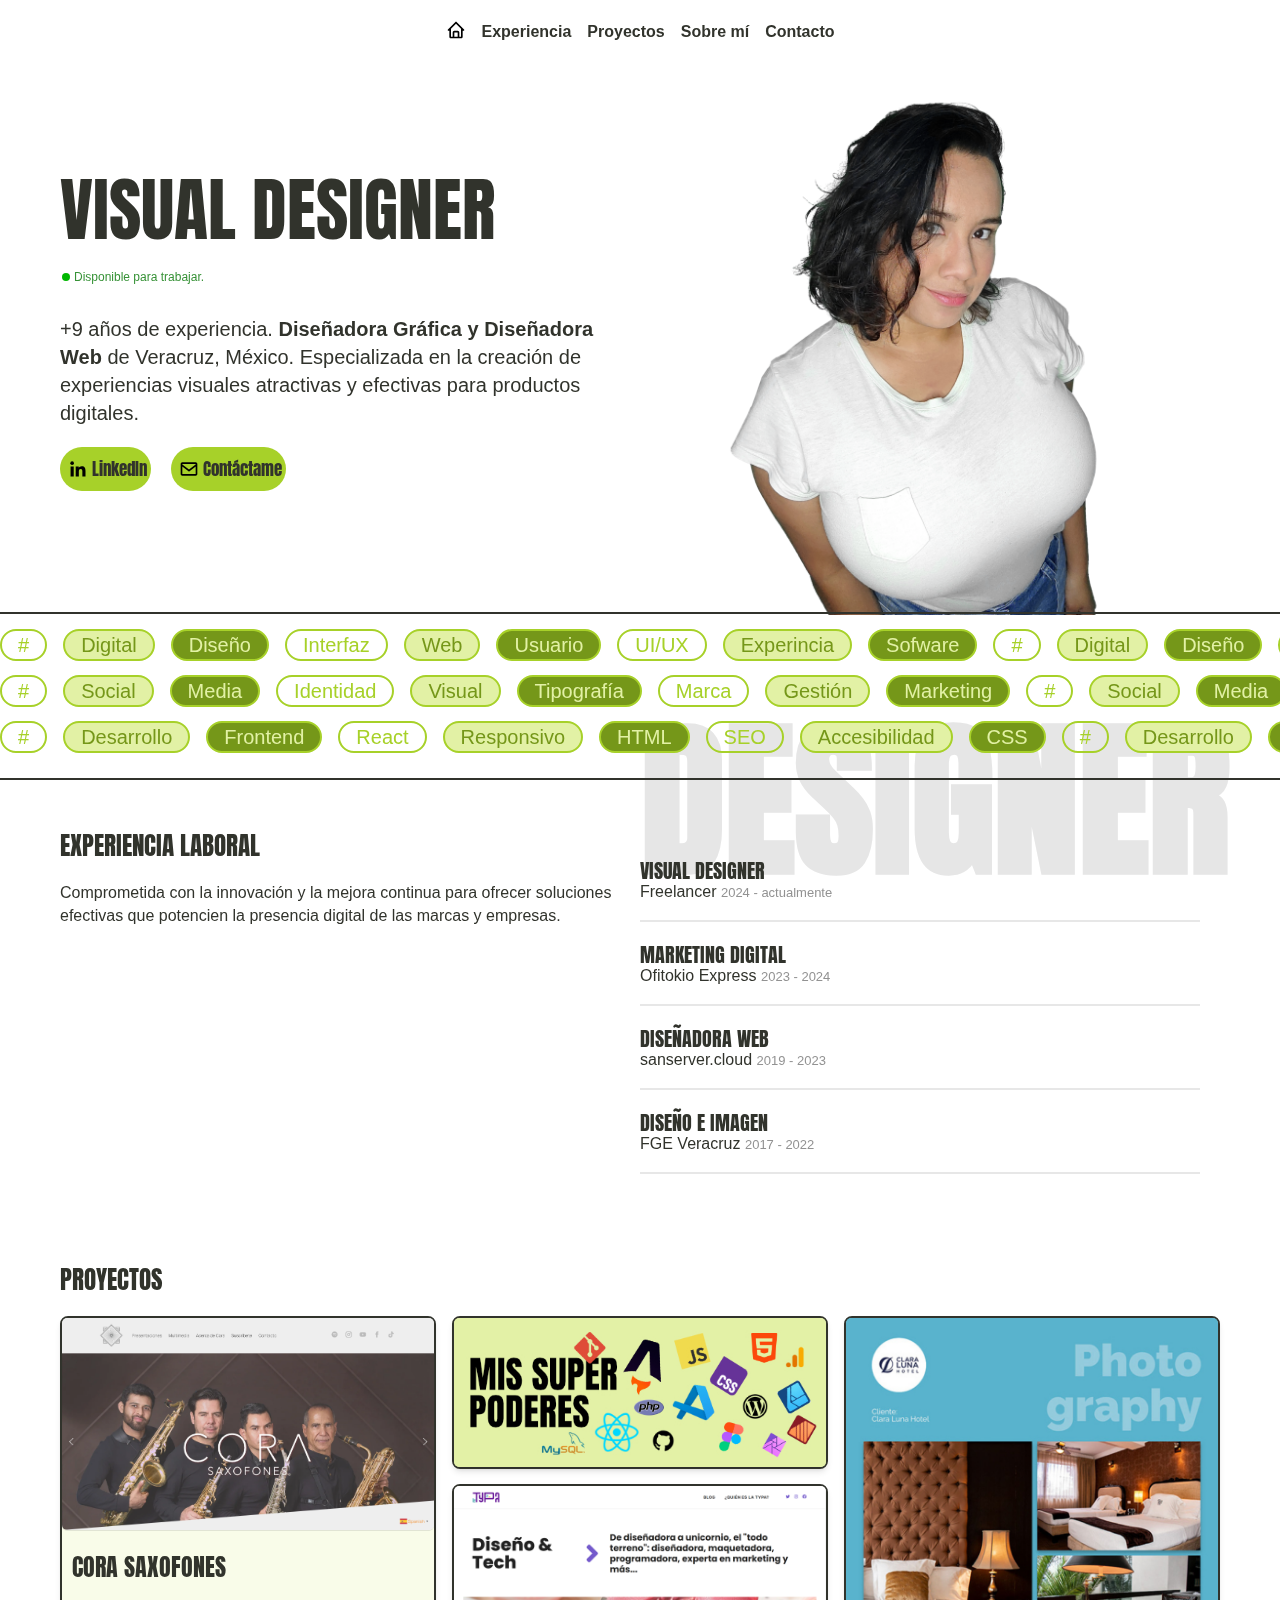
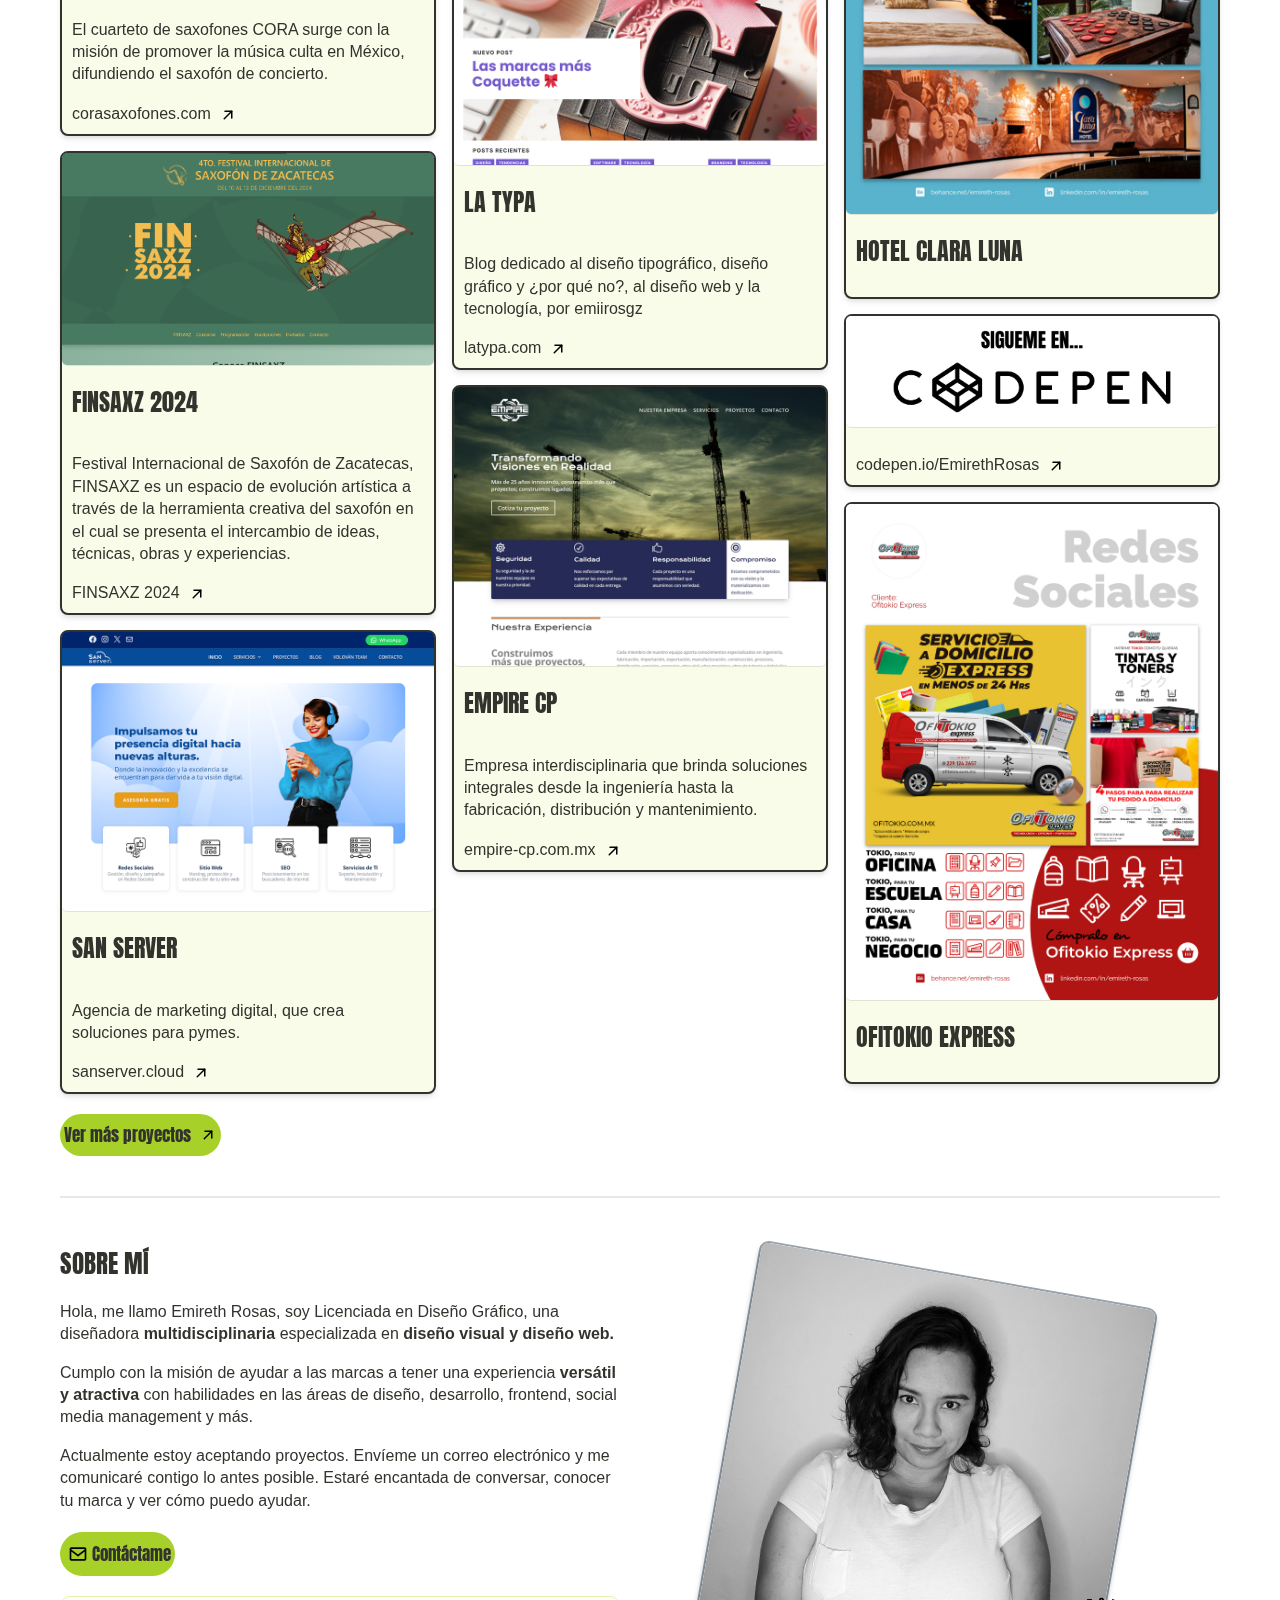
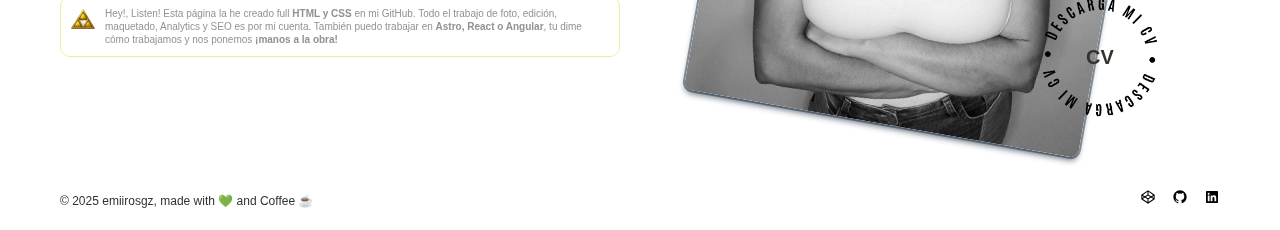
==== commit d7830efb: "reorganización de elementos" ====
--- a/index.html
+++ b/index.html
@@ -171,6 +171,26 @@
             <h2>Proyectos</h2>
             <div class="mansoryProjects">
                 <div class="mP-image">
+                    <img src="./img/projects/CoraSaxofones.png" alt="Cora Saxofones">
+                    <div class="mP-info">
+                        <h3>Cora Saxofones</h3>
+                        <span class="bd bd-wordpress"></span>
+                        <span class="bd bd-webdesign"></span>
+                        <p>El cuarteto de saxofones CORA surge con la misión de promover la música culta en México, difundiendo el saxofón de concierto.</p>
+                        <a class="mP-link" href="https://corasaxofones.com/" target="_blank" rel="nofollow noopener">corasaxofones.com <span class="mP-arrow"></span></a>
+                    </div>
+                </div>
+                <div class="mP-image">
+                    <img src="./img/projects/finsaxz2024.png" alt="FINSAX">
+                    <div class="mP-info">
+                        <h3>FINSAXZ 2024</h3>
+                        <span class="bd bd-html"></span>
+                        <span class="bd bd-webdesign"></span>
+                        <p>Festival Internacional de Saxofón de Zacatecas, FINSAXZ es un espacio de evolución artística a través de la herramienta creativa del saxofón en el cual se presenta el intercambio de ideas, técnicas, obras y experiencias.</p>
+                        <a class="mP-link" href="https://crescendomexico.com/finsaxz-2024" target="_blank" rel="nofollow noopener">FINSAXZ 2024<span class="mP-arrow"></span></a>
+                    </div>
+                </div>
+                <div class="mP-image">
                     <img src="./img/projects/sanservercloud.png" alt="sanserver.cloud">
                     <div class="mP-info">
                         <h3>San Server</h3>
@@ -181,25 +201,39 @@
                     </div>
                 </div>
                 <div class="mP-image">
-                    <img src="./img/projects/CoraSaxofones.png" alt="Cora Saxofones">
-                    <div class="mP-info">
-                        <h3>Cora Saxofones</h3>
+                    <img src="./img/powerapps.jpg" alt="Mis herrramietnas favoritas">
+                </div>
+                <div class="mP-image">
+                    <img src="./img/projects/latypa.png" alt="latypa.com">
+                    <div class="mP-info">
+                        <h3>La Typa</h3>
                         <span class="bd bd-wordpress"></span>
                         <span class="bd bd-webdesign"></span>
-                        <p>El cuarteto de saxofones CORA surge con la misión de promover la música culta en México, difundiendo el saxofón de concierto.</p>
-                        <a class="mP-link" href="https://corasaxofones.com/" target="_blank" rel="nofollow noopener">corasaxofones.com <span class="mP-arrow"></span></a>
-                    </div>
-                </div>
-                <div class="mP-image">
-                    <img src="./img/powerapps.jpg" alt="Mis herrramietnas favoritas">
-                </div>
-                <div class="mP-image">
-                    <img src="./img/projects/avsk_redes.jpg" alt="Aavashyak">
-                    <div class="mP-info">
-                        <h3>Aavashyak</h3>
-                        <span class="bd bd-graphic"></span>
-                        <span class="bd bd-socialm"></span>
-                        <p>Terapeuta familiar enfocada en Constelaciones Familiares con holístico para el crecimiento personal.</p>
+                        <p>Blog dedicado al diseño tipográfico, diseño gráfico y ¿por qué no?, al diseño web y la tecnología, por emiirosgz</p>
+                        <a class="mP-link" href="https://latypa.com/" target="_blank" rel="nofollow noopener">latypa.com <span class="mP-arrow"></span></a>
+                    </div>
+                </div>
+                <div class="mP-image">
+                    <img src="./img/projects/empirecp.png" alt="empire-cp.com.mx">
+                    <div class="mP-info">
+                        <h3>Empire CP</h3>
+                        <span class="bd bd-wordpress"></span>
+                        <span class="bd bd-webdesign"></span>
+                        <p>Empresa interdisciplinaria que brinda soluciones integrales desde la ingeniería hasta la fabricación, distribución y mantenimiento.</p>
+                        <a class="mP-link" href="http://empire-cp.com.mx" target="_blank" rel="nofollow noopener">empire-cp.com.mx<span class="mP-arrow"></span></a>
+                    </div>
+                </div>
+                <div class="mP-image">
+                    <img src="./img/projects/cl_photography.jpg" alt="Hotel Clara Luna">
+                    <div class="mP-info">
+                        <h3>Hotel Clara Luna</h3>
+                        <span class="bd bd-photography"></span>
+                    </div>
+                </div>
+                <div class="mP-image">
+                    <img src="./img/codepenfollow.jpg" alt="follow me">
+                    <div class="mP-info">
+                        <a class="mP-link" href="https://codepen.io/EmirethRosas" target="_blank" rel="nofollow noopener">codepen.io/EmirethRosas<span class="mP-arrow"></span></a>
                     </div>
                 </div>
                 <div class="mP-image">
@@ -208,29 +242,6 @@
                         <h3>Ofitokio Express</h3>
                         <span class="bd bd-graphic"></span>
                         <span class="bd bd-socialm"></span>
-                    </div>
-                </div>
-                <div class="mP-image">
-                    <img src="./img/projects/finsaxz2024.png" alt="FINSAX">
-                    <div class="mP-info">
-                        <h3>FINSAXZ 2024</h3>
-                        <span class="bd bd-html"></span>
-                        <span class="bd bd-webdesign"></span>
-                        <p>Festival Internacional de Saxofón de Zacatecas, FINSAXZ es un espacio de evolución artística a través de la herramienta creativa del saxofón en el cual se presenta el intercambio de ideas, técnicas, obras y experiencias.</p>
-                        <a class="mP-link" href="https://crescendomexico.com/finsaxz-2024" target="_blank" rel="nofollow noopener">FINSAXZ 2024<span class="mP-arrow"></span></a>
-                    </div>
-                </div>
-                <div class="mP-image">
-                    <img src="./img/projects/cl_photography.jpg" alt="Hotel Clara Luna">
-                    <div class="mP-info">
-                        <h3>Hotel Clara Luna</h3>
-                        <span class="bd bd-photography"></span>
-                    </div>
-                </div>
-                <div class="mP-image">
-                    <img src="./img/codepenfollow.jpg" alt="follow me">
-                    <div class="mP-info">
-                        <a class="mP-link" href="https://codepen.io/EmirethRosas" target="_blank" rel="nofollow noopener">codepen.io/EmirethRosas<span class="mP-arrow"></span></a>
                     </div>
                 </div>
             </div>
